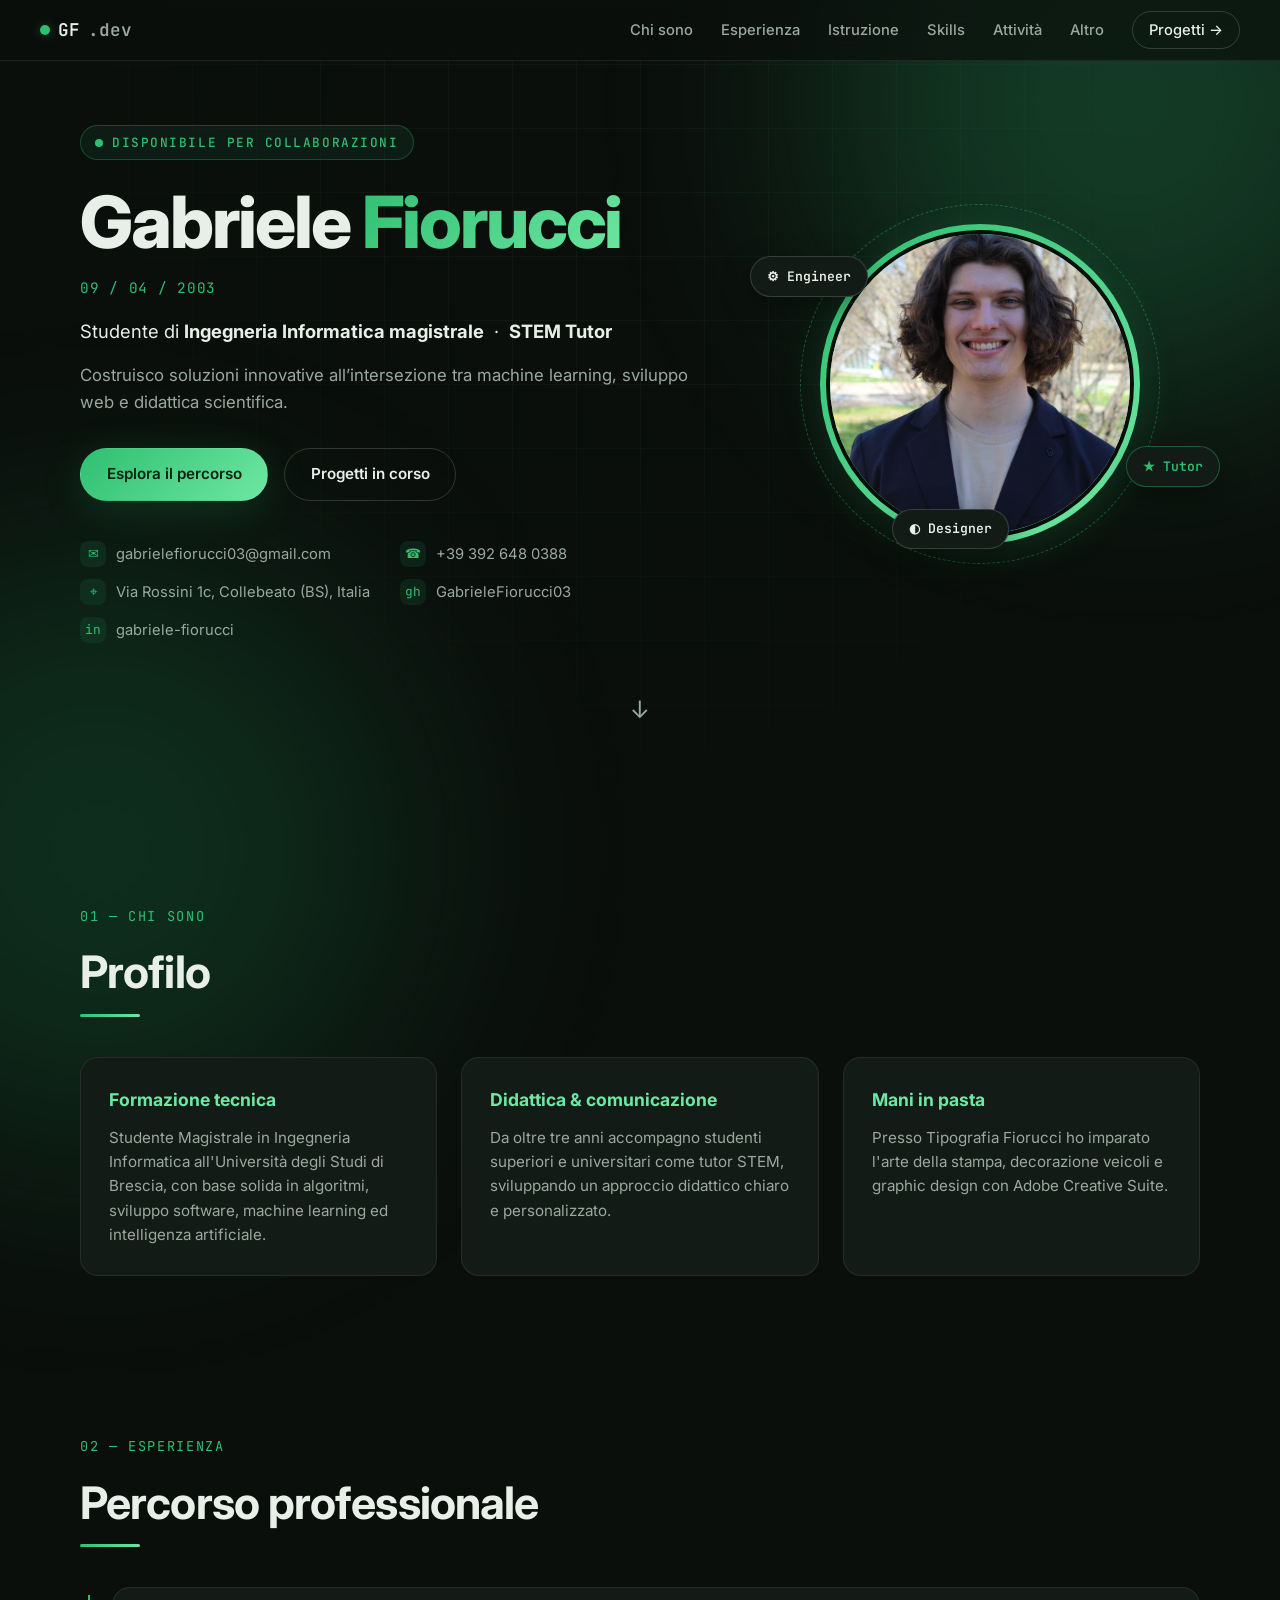
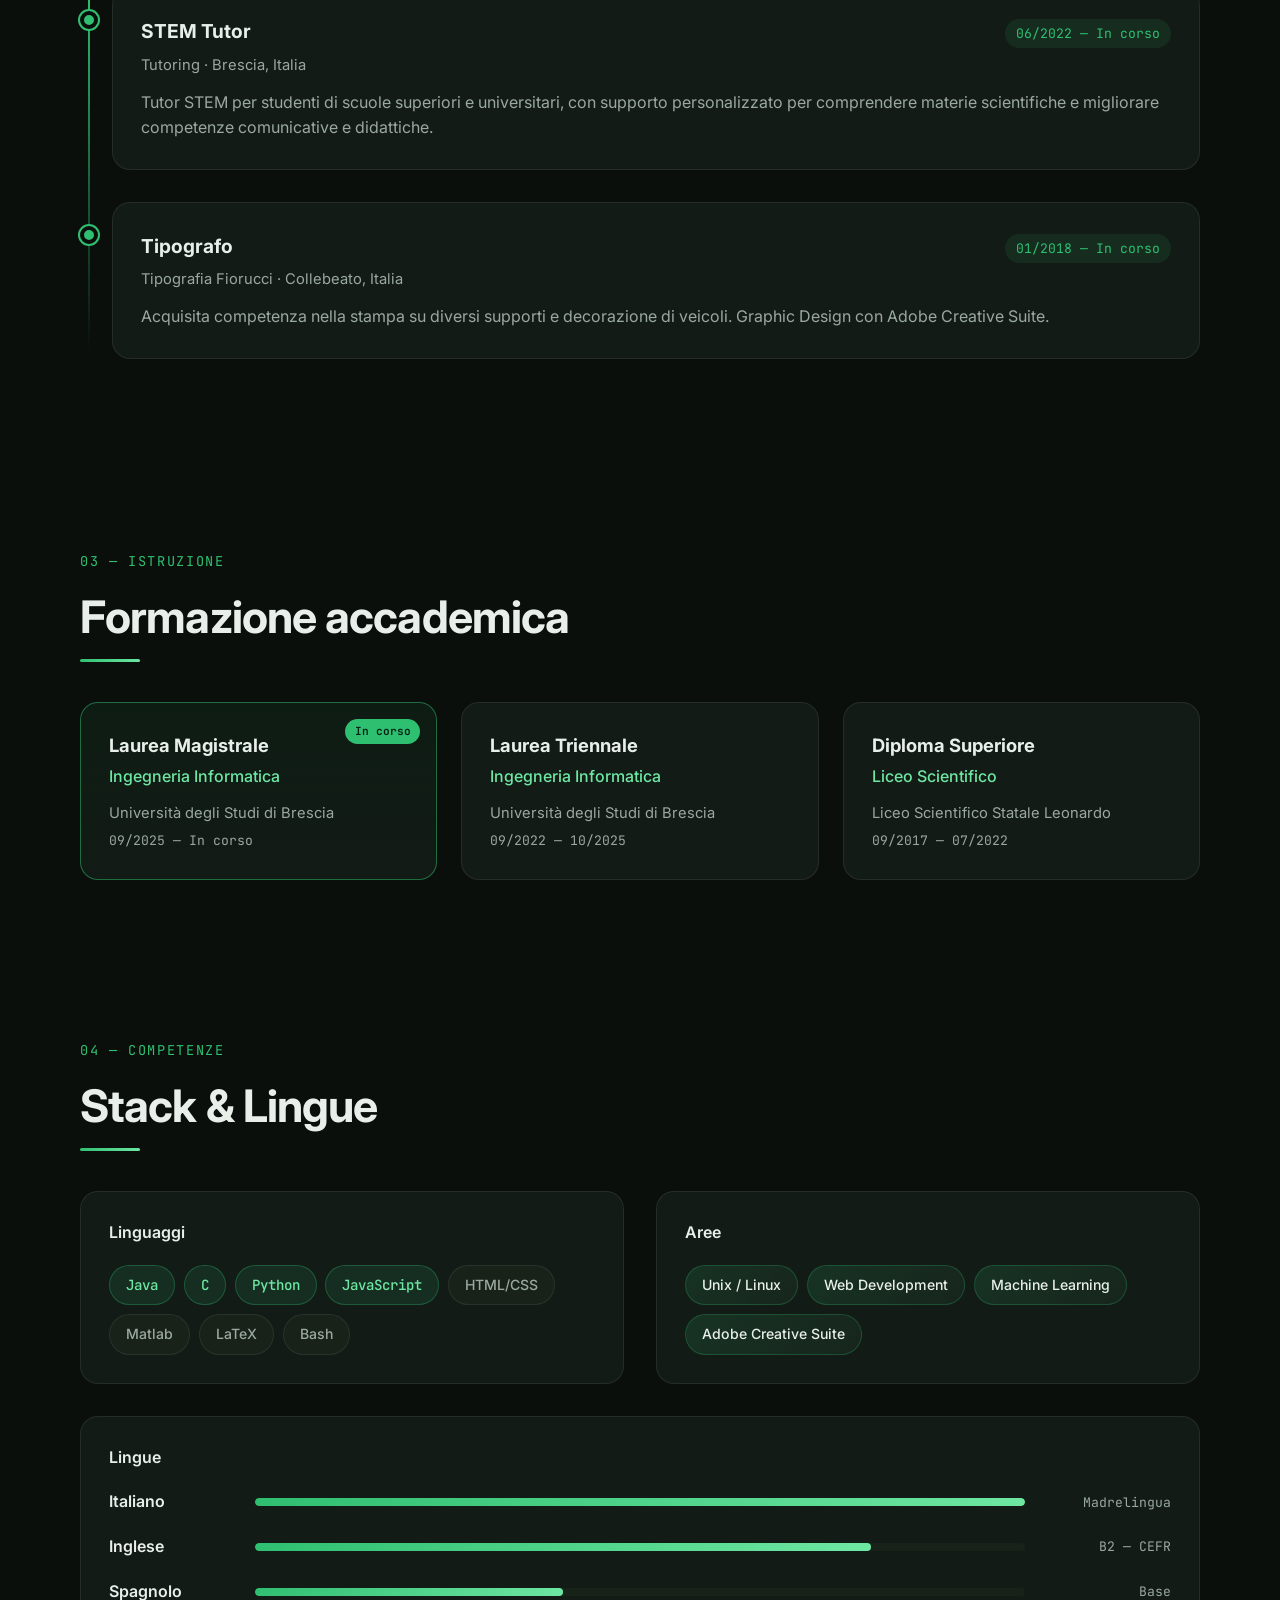
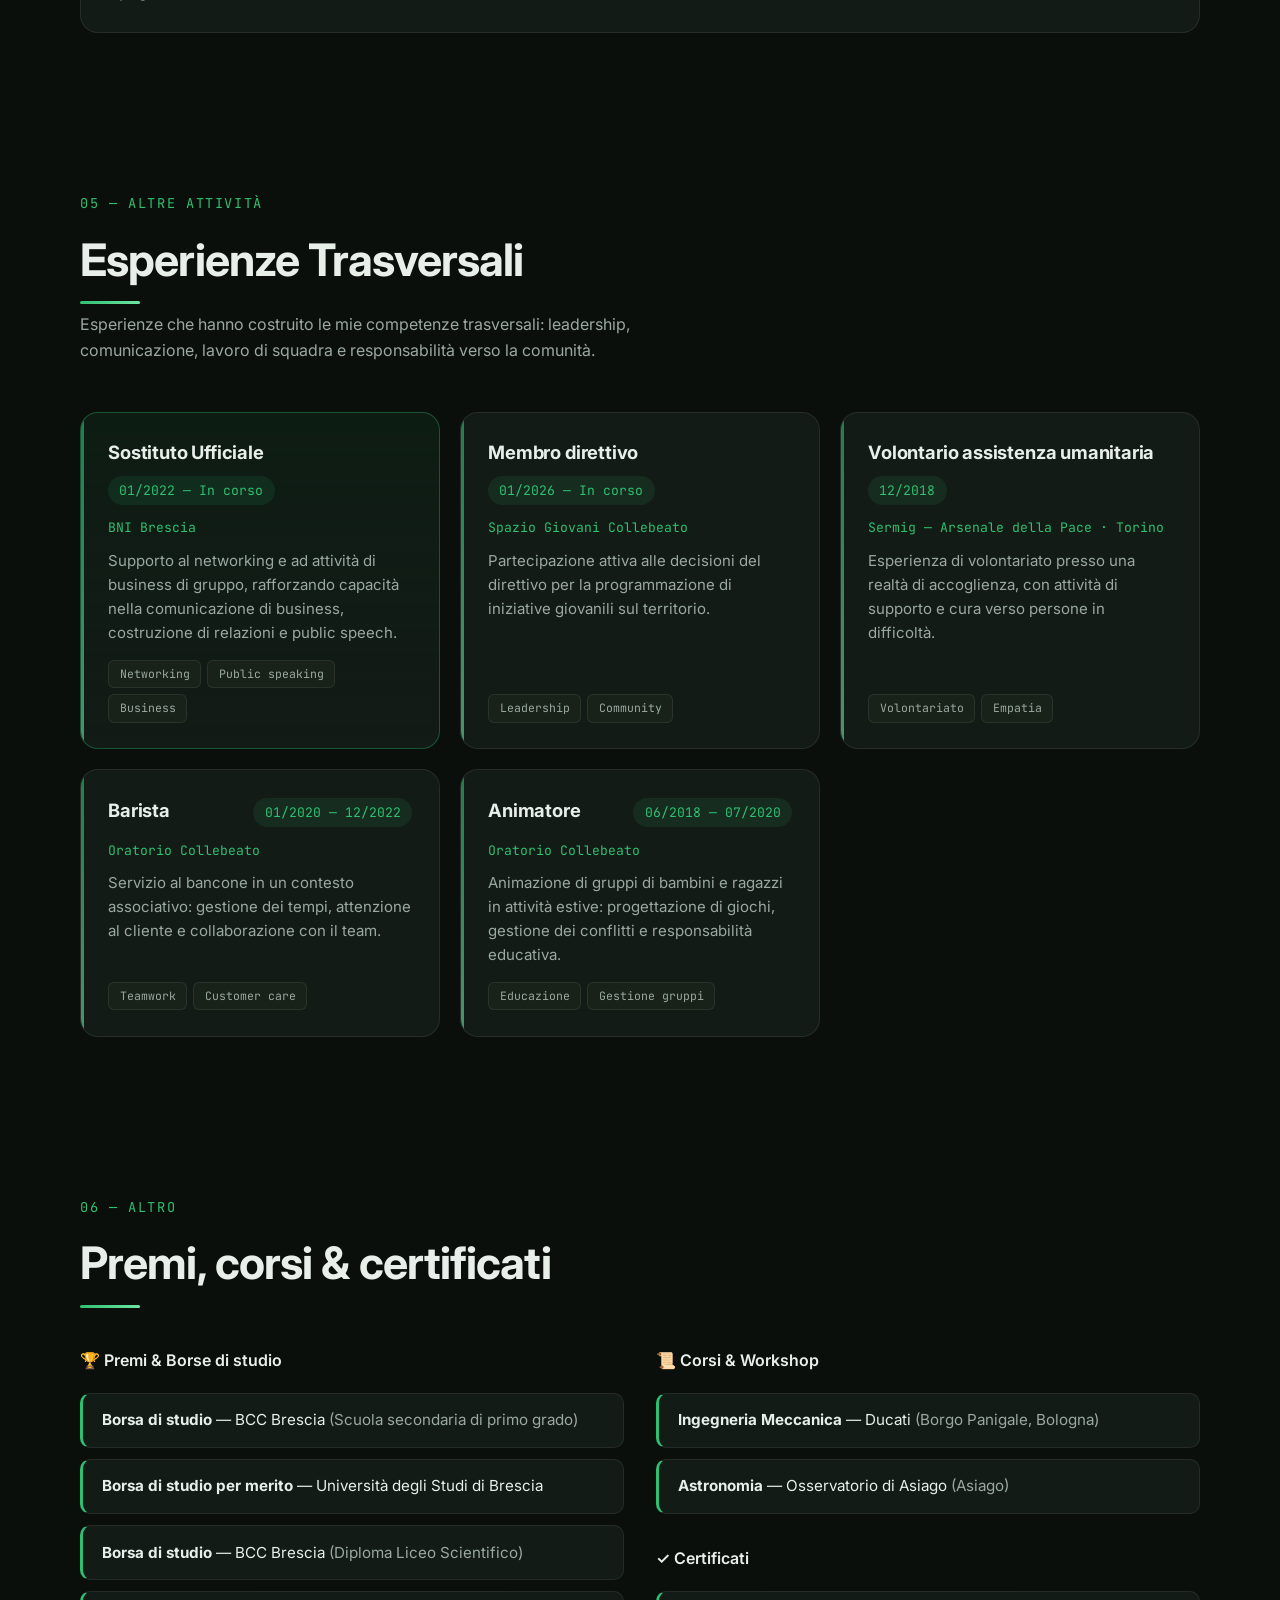
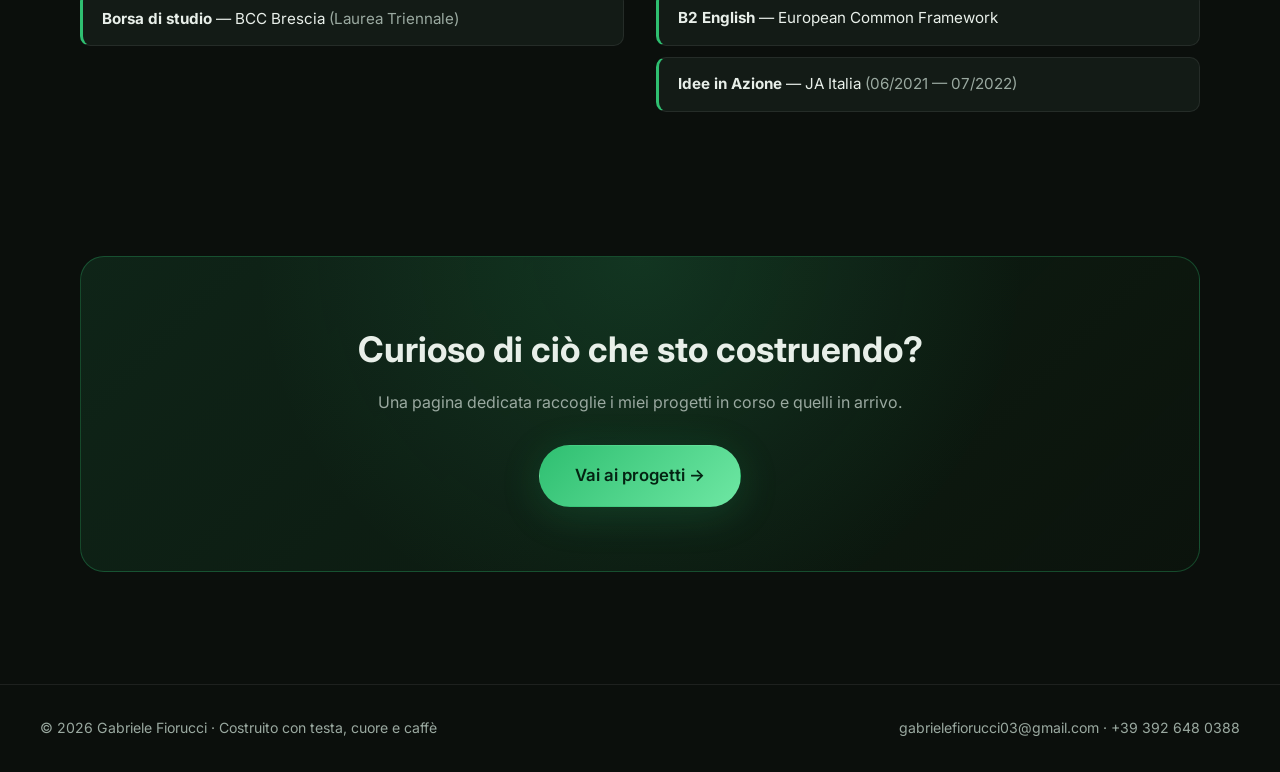
==== index.html @ c1d193d0 "firstCommit" ====
<!DOCTYPE html>
<html lang="it">
<head>
  <meta charset="UTF-8" />
  <meta name="viewport" content="width=device-width, initial-scale=1.0" />
  <title>Gabriele Fiorucci — Ingegnere Informatico</title>
  <meta name="description" content="CV di Gabriele Fiorucci, studente di Ingegneria Informatica magistrale e STEM Tutor." />
  <link rel="preconnect" href="https://fonts.googleapis.com">
  <link rel="preconnect" href="https://fonts.gstatic.com" crossorigin>
  <link href="https://fonts.googleapis.com/css2?family=Inter:wght@300;400;500;600;700;800&family=JetBrains+Mono:wght@400;600&display=swap" rel="stylesheet">
  <link rel="stylesheet" href="css/style.css" />
</head>
<body>
  <div class="bg-grid" aria-hidden="true"></div>
  <div class="bg-blob blob-1" aria-hidden="true"></div>
  <div class="bg-blob blob-2" aria-hidden="true"></div>

  <nav class="nav">
    <a class="nav-brand" href="#top"><span class="dot"></span>GF<span class="muted">.dev</span></a>
    <ul class="nav-links">
      <li><a href="#about">Chi sono</a></li>
      <li><a href="#experience">Esperienza</a></li>
      <li><a href="#education">Istruzione</a></li>
      <li><a href="#skills">Skills</a></li>
      <li><a href="#activities">Attività</a></li>
      <li><a href="#more">Altro</a></li>
      <li><a class="nav-cta" href="projects.html">Progetti →</a></li>
    </ul>
    <button class="nav-toggle" aria-label="Menu" aria-expanded="false"><span></span><span></span><span></span></button>
  </nav>

  <header id="top" class="hero">
    <div class="hero-inner">
      <div class="hero-text">
        <p class="eyebrow"><span class="pulse"></span> Disponibile per collaborazioni</p>
        <h1>Gabriele <span class="accent">Fiorucci</span></h1>
        <p class="birthdate"> 09 / 04 / 2003</p>
        <p class="tagline">Studente di <strong>Ingegneria Informatica magistrale</strong> &nbsp;·&nbsp; <strong>STEM Tutor</strong></p>
        <p class="lede">Costruisco soluzioni innovative all’intersezione tra machine learning, sviluppo web e didattica scientifica.</p>
        <div class="hero-cta">
          <a class="btn btn-primary" href="#experience">Esplora il percorso</a>
          <a class="btn btn-ghost" href="projects.html">Progetti in corso</a>
        </div>
        <ul class="hero-meta">
          <li><span class="ico">✉</span> gabrielefiorucci03@gmail.com</li>
          <li><span class="ico">☎</span> +39 392 648 0388</li>
          <li><span class="ico">⌖</span> Via Rossini 1c, Collebeato (BS), Italia</li>
          <li><span class="ico">gh</span> <a href="https://github.com/GabrieleFiorucci03" target="_blank" rel="noopener">GabrieleFiorucci03</a></li>
          <li><span class="ico">in</span> <a href="https://linkedin.com/in/gabriele-fiorucci-063081251" target="_blank" rel="noopener">gabriele-fiorucci</a></li>
        </ul>
      </div>
      <div class="hero-photo">
        <div class="photo-frame">
          <img src="assets/photo.jpeg" alt="Foto di Gabriele Fiorucci" />
          <div class="ring"></div>
        </div>
        <div class="badge badge-1">⚙ Engineer</div>
        <div class="badge badge-2">★ Tutor</div>
        <div class="badge badge-3">◐ Designer</div>
      </div>
    </div>
    <a class="scroll-cue" href="#about" aria-label="Scorri">↓</a>
  </header>

  <main>
    <section id="about" class="section">
      <div class="section-head">
        <span class="kicker">01 — Chi sono</span>
        <h2>Profilo</h2>
      </div>
      <div class="about-grid">
        <div class="about-card">
          <h3>Formazione tecnica</h3>
          <p>Studente Magistrale in Ingegneria Informatica all'Università degli Studi di Brescia, con base solida in algoritmi, sviluppo software, machine learning ed intelligenza artificiale.</p>
        </div>
        <div class="about-card">
          <h3>Didattica & comunicazione</h3>
          <p>Da oltre tre anni accompagno studenti superiori e universitari come tutor STEM, sviluppando un approccio didattico chiaro e personalizzato.</p>
        </div>
        <div class="about-card">
          <h3>Mani in pasta</h3>
          <p>Presso Tipografia Fiorucci ho imparato l'arte della stampa, decorazione veicoli e graphic design con Adobe Creative Suite.</p>
        </div>
      </div>
    </section>

    <section id="experience" class="section">
      <div class="section-head">
        <span class="kicker">02 — Esperienza</span>
        <h2>Percorso professionale</h2>
      </div>
      <ol class="timeline">
        <li class="t-item">
          <div class="t-dot"></div>
          <div class="t-card">
            <div class="t-head">
              <h3>STEM Tutor</h3>
              <span class="t-date">06/2022 — In corso</span>
            </div>
            <p class="t-org">Tutoring · Brescia, Italia</p>
            <p>Tutor STEM per studenti di scuole superiori e universitari, con supporto personalizzato per comprendere materie scientifiche e migliorare competenze comunicative e didattiche.</p>
          </div>
        </li>
        <li class="t-item">
          <div class="t-dot"></div>
          <div class="t-card">
            <div class="t-head">
              <h3>Tipografo</h3>
              <span class="t-date">01/2018 — In corso</span>
            </div>
            <p class="t-org">Tipografia Fiorucci · Collebeato, Italia</p>
            <p>Acquisita competenza nella stampa su diversi supporti e decorazione di veicoli. Graphic Design con Adobe Creative Suite.</p>
          </div>
        </li>
      </ol>
    </section>

    <section id="education" class="section">
      <div class="section-head">
        <span class="kicker">03 — Istruzione</span>
        <h2>Formazione accademica</h2>
      </div>
      <div class="edu-grid">
        <article class="edu-card highlight">
          <div class="edu-tag">In corso</div>
          <h3>Laurea Magistrale</h3>
          <p class="edu-sub">Ingegneria Informatica</p>
          <p class="edu-org">Università degli Studi di Brescia</p>
          <p class="edu-date">09/2025 — In corso</p>
        </article>
        <article class="edu-card">
          <h3>Laurea Triennale</h3>
          <p class="edu-sub">Ingegneria Informatica</p>
          <p class="edu-org">Università degli Studi di Brescia</p>
          <p class="edu-date">09/2022 — 10/2025</p>
        </article>
        <article class="edu-card">
          <h3>Diploma Superiore</h3>
          <p class="edu-sub">Liceo Scientifico</p>
          <p class="edu-org">Liceo Scientifico Statale Leonardo</p>
          <p class="edu-date">09/2017 — 07/2022</p>
        </article>
      </div>
    </section>

    <section id="skills" class="section">
      <div class="section-head">
        <span class="kicker">04 — Competenze</span>
        <h2>Stack & Lingue</h2>
      </div>

      <div class="skills-wrap">
        <div class="skills-block">
          <h3 class="block-title">Linguaggi</h3>
          <div class="chips">
            <span class="chip chip-strong">Java</span>
            <span class="chip chip-strong">C</span>
            <span class="chip chip-strong">Python</span>
            <span class="chip chip-strong">JavaScript</span>
            <span class="chip">HTML/CSS</span>
            <span class="chip">Matlab</span>
            <span class="chip">LaTeX</span>
            <span class="chip">Bash</span>
          </div>
        </div>
        <div class="skills-block">
          <h3 class="block-title">Aree</h3>
          <div class="chips">
            <span class="chip chip-accent">Unix / Linux</span>
            <span class="chip chip-accent">Web Development</span>
            <span class="chip chip-accent">Machine Learning</span>
            <span class="chip chip-accent">Adobe Creative Suite</span>
          </div>
        </div>
        <div class="skills-block">
          <h3 class="block-title">Lingue</h3>
          <ul class="lang-list">
            <li>
              <span class="lang-name">Italiano</span>
              <div class="lang-bar"><span style="--lvl:100%"></span></div>
              <span class="lang-level">Madrelingua</span>
            </li>
            <li>
              <span class="lang-name">Inglese</span>
              <div class="lang-bar"><span style="--lvl:80%"></span></div>
              <span class="lang-level">B2 — CEFR</span>
            </li>
            <li>
              <span class="lang-name">Spagnolo</span>
              <div class="lang-bar"><span style="--lvl:40%"></span></div>
              <span class="lang-level">Base</span>
            </li>
          </ul>
        </div>
      </div>
    </section>

    <section id="activities" class="section">
      <div class="section-head">
        <span class="kicker">05 — Altre attività</span>
        <h2>Esperienze Trasversali</h2>
        <p class="section-lede">Esperienze che hanno costruito le mie competenze trasversali: leadership, comunicazione, lavoro di squadra e responsabilità verso la comunità.</p>
      </div>

      <div class="activity-grid">
        <article class="act-card act-card-lg featured">
          <div class="act-head">
            <h3>Sostituto Ufficiale</h3>
            <span class="t-date">01/2022 — In corso</span>
          </div>
          <p class="act-org">BNI Brescia</p>
          <p class="act-desc">Supporto al networking e ad attività di business di gruppo, rafforzando capacità nella comunicazione di business, costruzione di relazioni e public speech.</p>
          <ul class="act-tags">
            <li>Networking</li>
            <li>Public speaking</li>
            <li>Business</li>
          </ul>
        </article>

        <article class="act-card act-card-lg">
          <div class="act-head">
            <h3>Membro direttivo</h3>
            <span class="t-date">01/2026 — In corso</span>
          </div>
          <p class="act-org">Spazio Giovani Collebeato</p>
          <p class="act-desc">Partecipazione attiva alle decisioni del direttivo per la programmazione di iniziative giovanili sul territorio.</p>
          <ul class="act-tags">
            <li>Leadership</li>
            <li>Community</li>
          </ul>
        </article>

        <article class="act-card act-card-lg">
          <div class="act-head">
            <h3>Volontario assistenza umanitaria</h3>
            <span class="t-date">12/2018</span>
          </div>
          <p class="act-org">Sermig — Arsenale della Pace · Torino</p>
          <p class="act-desc">Esperienza di volontariato presso una realtà di accoglienza, con attività di supporto e cura verso persone in difficoltà.</p>
          <ul class="act-tags">
            <li>Volontariato</li>
            <li>Empatia</li>
          </ul>
        </article>

        <article class="act-card act-card-lg">
          <div class="act-head">
            <h3>Barista</h3>
            <span class="t-date">01/2020 — 12/2022</span>
          </div>
          <p class="act-org">Oratorio Collebeato</p>
          <p class="act-desc">Servizio al bancone in un contesto associativo: gestione dei tempi, attenzione al cliente e collaborazione con il team.</p>
          <ul class="act-tags">
            <li>Teamwork</li>
            <li>Customer care</li>
          </ul>
        </article>

        <article class="act-card act-card-lg">
          <div class="act-head">
            <h3>Animatore</h3>
            <span class="t-date">06/2018 — 07/2020</span>
          </div>
          <p class="act-org">Oratorio Collebeato</p>
          <p class="act-desc">Animazione di gruppi di bambini e ragazzi in attività estive: progettazione di giochi, gestione dei conflitti e responsabilità educativa.</p>
          <ul class="act-tags">
            <li>Educazione</li>
            <li>Gestione gruppi</li>
          </ul>
        </article>
      </div>
    </section>

    <section id="more" class="section">
      <div class="section-head">
        <span class="kicker">06 — Altro</span>
        <h2>Premi, corsi & certificati</h2>
      </div>

      <div class="more-grid">
        <div class="more-col">
          <h3 class="block-title">🏆 Premi & Borse di studio</h3>
          <ul class="award-list">
            <li><strong>Borsa di studio</strong> — BCC Brescia <span class="muted">(Scuola secondaria di primo grado)</span></li>
            <li><strong>Borsa di studio per merito</strong> — Università degli Studi di Brescia</li>
            <li><strong>Borsa di studio</strong> — BCC Brescia <span class="muted">(Diploma Liceo Scientifico)</span></li>
            <li><strong>Borsa di studio</strong> — BCC Brescia <span class="muted">(Laurea Triennale)</span></li>
          </ul>
        </div>

        <div class="more-col">
          <h3 class="block-title">📜 Corsi & Workshop</h3>
          <ul class="award-list">
            <li><strong>Ingegneria Meccanica</strong> — Ducati <span class="muted">(Borgo Panigale, Bologna)</span></li>
            <li><strong>Astronomia</strong> — Osservatorio di Asiago <span class="muted">(Asiago)</span></li>
          </ul>

          <h3 class="block-title" style="margin-top:2rem;">✓ Certificati</h3>
          <ul class="award-list">
            <li><strong>B2 English</strong> — European Common Framework</li>
            <li><strong>Idee in Azione</strong> — JA Italia <span class="muted">(06/2021 — 07/2022)</span></li>
          </ul>
        </div>
      </div>
    </section>

    <section class="cta-section">
      <div class="cta-card">
        <h2>Curioso di ciò che sto costruendo?</h2>
        <p>Una pagina dedicata raccoglie i miei progetti in corso e quelli in arrivo.</p>
        <a class="btn btn-primary big" href="projects.html">Vai ai progetti →</a>
      </div>
    </section>
  </main>

  <footer class="footer">
    <div class="foot-inner">
      <p>© <span id="year"></span> Gabriele Fiorucci · Costruito con testa, cuore e caffè</p>
      <p class="muted">gabrielefiorucci03@gmail.com · +39 392 648 0388</p>
    </div>
  </footer>

  <script src="js/main.js"></script>
</body>
</html>
---- css/style.css ----
/* ============ Tokens ============ */
:root {
  --bg: #0b0f0c;
  --bg-2: #0f1612;
  --surface: #131b16;
  --surface-2: #182219;
  --border: rgba(255, 255, 255, 0.08);
  --border-strong: rgba(255, 255, 255, 0.16);
  --text: #e8efe9;
  --text-muted: #9aa9a0;
  --accent: #2fbf71;
  --accent-2: #6ee7a3;
  --accent-deep: #0f4d0f;
  --accent-glow: rgba(47, 191, 113, 0.35);
  --gradient: linear-gradient(135deg, #2fbf71 0%, #6ee7a3 100%);
  --radius: 18px;
  --radius-sm: 10px;
  --shadow-soft: 0 10px 30px rgba(0, 0, 0, 0.35);
  --shadow-glow: 0 8px 40px rgba(47, 191, 113, 0.18);
  --max: 1200px;
  --pad: clamp(1rem, 4vw, 2.5rem);
}

* { box-sizing: border-box; margin: 0; padding: 0; }

html { scroll-behavior: smooth; }

body {
  font-family: 'Inter', system-ui, -apple-system, Segoe UI, sans-serif;
  background: var(--bg);
  color: var(--text);
  line-height: 1.6;
  overflow-x: hidden;
  position: relative;
  min-height: 100vh;
}

a { color: inherit; text-decoration: none; }

img { max-width: 100%; display: block; }

.muted { color: var(--text-muted); }
.accent { color: var(--accent); }

/* ============ Decorative background ============ */
.bg-grid {
  position: fixed; inset: 0; z-index: -2;
  background-image:
    linear-gradient(rgba(47, 191, 113, 0.05) 1px, transparent 1px),
    linear-gradient(90deg, rgba(47, 191, 113, 0.05) 1px, transparent 1px);
  background-size: 64px 64px;
  mask-image: radial-gradient(ellipse at top, black 30%, transparent 70%);
}
.bg-blob {
  position: fixed; z-index: -1;
  width: 600px; height: 600px;
  border-radius: 50%;
  filter: blur(120px);
  opacity: 0.25;
  pointer-events: none;
}
.blob-1 { background: var(--accent); top: -200px; right: -150px; }
.blob-2 { background: #1a8a4f; bottom: -250px; left: -200px; }

/* ============ Nav ============ */
.nav {
  position: sticky; top: 0; z-index: 50;
  display: flex; align-items: center; justify-content: space-between;
  padding: 1rem var(--pad);
  background: rgba(11, 15, 12, 0.7);
  backdrop-filter: blur(14px);
  -webkit-backdrop-filter: blur(14px);
  border-bottom: 1px solid var(--border);
}
.nav-brand {
  font-family: 'JetBrains Mono', monospace;
  font-weight: 600;
  font-size: 1.1rem;
  display: flex; align-items: center; gap: .5rem;
}
.nav-brand .dot {
  width: 10px; height: 10px; border-radius: 50%;
  background: var(--accent);
  box-shadow: 0 0 12px var(--accent-glow);
}
.nav-links {
  list-style: none; display: flex; gap: 1.75rem;
  align-items: center;
}
.nav-links a {
  font-size: .92rem; font-weight: 500;
  color: var(--text-muted);
  transition: color .2s;
  position: relative;
}
.nav-links a:hover { color: var(--text); }
.nav-links .nav-cta {
  padding: .55rem 1rem;
  border-radius: 999px;
  border: 1px solid var(--border-strong);
  color: var(--text);
}
.nav-links .nav-cta:hover { border-color: var(--accent); color: var(--accent); }
.nav-links .nav-cta.active { background: var(--accent); color: #042312; border-color: var(--accent); }
.nav-toggle { display: none; background: none; border: none; cursor: pointer; flex-direction: column; gap: 5px; padding: 8px; }
.nav-toggle span { width: 24px; height: 2px; background: var(--text); border-radius: 2px; transition: .25s; }

/* ============ Hero ============ */
.hero {
  padding: 4rem var(--pad) 6rem;
  max-width: var(--max);
  margin: 0 auto;
  position: relative;
}
.hero-inner {
  display: grid;
  grid-template-columns: 1.4fr 1fr;
  gap: 4rem;
  align-items: center;
}
.eyebrow {
  display: inline-flex; align-items: center; gap: .55rem;
  font-family: 'JetBrains Mono', monospace;
  font-size: .8rem; font-weight: 500;
  color: var(--accent);
  text-transform: uppercase;
  letter-spacing: .12em;
  padding: .4rem .9rem;
  border: 1px solid rgba(47, 191, 113, 0.3);
  border-radius: 999px;
  background: rgba(47, 191, 113, 0.08);
  margin-bottom: 1.5rem;
}
.pulse {
  width: 8px; height: 8px; border-radius: 50%; background: var(--accent);
  box-shadow: 0 0 0 0 var(--accent);
  animation: pulse 2s infinite;
}
@keyframes pulse {
  0% { box-shadow: 0 0 0 0 rgba(47, 191, 113, 0.6); }
  70% { box-shadow: 0 0 0 10px rgba(47, 191, 113, 0); }
  100% { box-shadow: 0 0 0 0 rgba(47, 191, 113, 0); }
}

.hero h1 {
  font-size: clamp(2.5rem, 6vw, 4.5rem);
  font-weight: 800;
  line-height: 1.05;
  letter-spacing: -0.03em;
  margin-bottom: 1rem;
}
.hero h1 .accent {
  background: var(--gradient);
  -webkit-background-clip: text;
  background-clip: text;
  -webkit-text-fill-color: transparent;
}
.birthdate {
  font-family: 'JetBrains Mono', monospace;
  font-size: .9rem;
  color: var(--accent);
  letter-spacing: .05em;
  margin-bottom: 1.1rem;
}
.tagline {
  font-size: 1.15rem;
  color: var(--text);
  margin-bottom: 1rem;
}
.lede {
  font-size: 1.05rem;
  color: var(--text-muted);
  max-width: 56ch;
  margin-bottom: 2rem;
}

.hero-cta { display: flex; gap: 1rem; flex-wrap: wrap; margin-bottom: 2.5rem; }
.btn {
  display: inline-flex; align-items: center; gap: .5rem;
  padding: .85rem 1.6rem;
  border-radius: 999px;
  font-weight: 600;
  font-size: .95rem;
  transition: transform .2s, box-shadow .2s, background .2s, color .2s;
  cursor: pointer;
  border: 1px solid transparent;
}
.btn-primary {
  background: var(--gradient);
  color: #042312;
  box-shadow: var(--shadow-glow);
}
.btn-primary:hover { transform: translateY(-2px); box-shadow: 0 12px 50px rgba(47, 191, 113, 0.35); }
.btn-ghost {
  border-color: var(--border-strong);
  color: var(--text);
}
.btn-ghost:hover { border-color: var(--accent); color: var(--accent); }
.btn.big { padding: 1.05rem 2.2rem; font-size: 1.05rem; }

.hero-meta {
  list-style: none;
  display: grid;
  grid-template-columns: repeat(2, 1fr);
  gap: .75rem 1.5rem;
  font-size: .92rem;
  color: var(--text-muted);
}
.hero-meta li { display: flex; align-items: center; gap: .6rem; }
.hero-meta li.full { grid-column: 1 / -1; }
.hero-meta .ico {
  display: inline-flex; width: 26px; height: 26px;
  align-items: center; justify-content: center;
  border-radius: 8px;
  background: rgba(47, 191, 113, 0.1);
  color: var(--accent);
  font-size: .8rem;
  font-family: 'JetBrains Mono', monospace;
}
.hero-meta a:hover { color: var(--accent); }

/* Photo */
.hero-photo { position: relative; display: flex; justify-content: center; align-items: center; }
.photo-frame {
  position: relative;
  width: 320px; height: 320px;
  border-radius: 50%;
  padding: 6px;
  background: var(--gradient);
  box-shadow: var(--shadow-glow);
}
.photo-frame img {
  width: 100%; height: 100%;
  border-radius: 50%;
  object-fit: cover;
  border: 4px solid var(--bg);
}
.ring {
  position: absolute; inset: -20px;
  border: 1px dashed rgba(47, 191, 113, 0.4);
  border-radius: 50%;
  animation: spin 30s linear infinite;
}
@keyframes spin { to { transform: rotate(360deg); } }

.badge {
  position: absolute;
  padding: .55rem 1rem;
  border-radius: 999px;
  background: var(--surface);
  border: 1px solid var(--border-strong);
  font-size: .82rem;
  font-weight: 600;
  font-family: 'JetBrains Mono', monospace;
  box-shadow: var(--shadow-soft);
  animation: float 4s ease-in-out infinite;
}
.badge-1 { top: 10%; left: -10px; animation-delay: 0s; }
.badge-2 { bottom: 18%; right: -20px; animation-delay: 1.3s; color: var(--accent); border-color: rgba(47,191,113,.4); }
.badge-3 { bottom: -5px; left: 30%; animation-delay: 2.6s; }
@keyframes float {
  0%, 100% { transform: translateY(0); }
  50% { transform: translateY(-10px); }
}

.scroll-cue {
  display: block; text-align: center;
  margin-top: 3rem;
  color: var(--text-muted);
  font-size: 1.5rem;
  animation: bounce 2s infinite;
}
@keyframes bounce {
  0%, 100% { transform: translateY(0); }
  50% { transform: translateY(8px); }
}

/* ============ Sections ============ */
.section {
  max-width: var(--max);
  margin: 0 auto;
  padding: 5rem var(--pad);
}
.section-head {
  margin-bottom: 3rem;
}
.kicker {
  font-family: 'JetBrains Mono', monospace;
  font-size: .85rem;
  color: var(--accent);
  letter-spacing: .12em;
  text-transform: uppercase;
  display: block;
  margin-bottom: .6rem;
}
.section h2 {
  font-size: clamp(1.8rem, 4vw, 2.8rem);
  font-weight: 700;
  letter-spacing: -0.02em;
  position: relative;
  display: inline-block;
}
.section h2::after {
  content: '';
  position: absolute;
  bottom: -8px; left: 0;
  width: 60px; height: 3px;
  background: var(--gradient);
  border-radius: 2px;
}

/* ============ About ============ */
.about-grid {
  display: grid;
  grid-template-columns: repeat(auto-fit, minmax(260px, 1fr));
  gap: 1.5rem;
}
.about-card {
  background: var(--surface);
  border: 1px solid var(--border);
  border-radius: var(--radius);
  padding: 1.75rem;
  transition: transform .25s, border-color .25s, background .25s;
}
.about-card:hover {
  transform: translateY(-4px);
  border-color: rgba(47, 191, 113, 0.4);
  background: var(--surface-2);
}
.about-card h3 {
  font-size: 1.1rem;
  margin-bottom: .75rem;
  color: var(--accent-2);
}
.about-card p { color: var(--text-muted); font-size: .95rem; }
.about-card .data {
  font-family: 'JetBrains Mono', monospace;
  color: var(--text);
  font-size: 1.1rem;
}

/* ============ Timeline ============ */
.timeline {
  list-style: none;
  position: relative;
  padding-left: 2rem;
}
.timeline::before {
  content: '';
  position: absolute;
  left: 8px; top: 8px; bottom: 8px;
  width: 2px;
  background: linear-gradient(to bottom, var(--accent), transparent);
}
.t-item { position: relative; margin-bottom: 2rem; }
.t-dot {
  position: absolute; left: -2rem; top: 1.5rem;
  width: 18px; height: 18px;
  border-radius: 50%;
  background: var(--accent);
  border: 4px solid var(--bg);
  box-shadow: 0 0 0 2px var(--accent);
}
.t-card {
  background: var(--surface);
  border: 1px solid var(--border);
  border-radius: var(--radius);
  padding: 1.75rem;
  transition: transform .25s, border-color .25s;
}
.t-card:hover { transform: translateX(6px); border-color: rgba(47, 191, 113, 0.4); }
.t-head {
  display: flex; justify-content: space-between; align-items: baseline;
  flex-wrap: wrap; gap: .5rem;
  margin-bottom: .35rem;
}
.t-head h3 { font-size: 1.2rem; }
.t-date {
  font-family: 'JetBrains Mono', monospace;
  font-size: .82rem;
  color: var(--accent);
  background: rgba(47, 191, 113, 0.1);
  padding: .25rem .7rem;
  border-radius: 999px;
}
.t-org { color: var(--text-muted); font-size: .92rem; margin-bottom: .75rem; }
.t-card p:last-child { color: var(--text-muted); }

/* ============ Education ============ */
.edu-grid {
  display: grid;
  grid-template-columns: repeat(auto-fit, minmax(280px, 1fr));
  gap: 1.5rem;
}
.edu-card {
  background: var(--surface);
  border: 1px solid var(--border);
  border-radius: var(--radius);
  padding: 1.75rem;
  position: relative;
  transition: transform .25s, border-color .25s;
}
.edu-card:hover { transform: translateY(-4px); border-color: rgba(47, 191, 113, 0.4); }
.edu-card.highlight {
  border-color: rgba(47, 191, 113, 0.5);
  background: linear-gradient(180deg, rgba(47, 191, 113, 0.08), var(--surface));
}
.edu-tag {
  position: absolute; top: 1rem; right: 1rem;
  font-family: 'JetBrains Mono', monospace;
  font-size: .7rem;
  background: var(--accent);
  color: #042312;
  padding: .25rem .6rem;
  border-radius: 999px;
  font-weight: 600;
}
.edu-card h3 { font-size: 1.15rem; margin-bottom: .25rem; }
.edu-sub { color: var(--accent-2); font-weight: 500; margin-bottom: .8rem; }
.edu-org { color: var(--text-muted); font-size: .92rem; margin-bottom: .25rem; }
.edu-date { font-family: 'JetBrains Mono', monospace; font-size: .82rem; color: var(--text-muted); }

/* ============ Skills ============ */
.skills-wrap {
  display: grid;
  grid-template-columns: 1fr 1fr;
  gap: 2rem;
}
.skills-block {
  background: var(--surface);
  border: 1px solid var(--border);
  border-radius: var(--radius);
  padding: 1.75rem;
}
.skills-block:last-child { grid-column: 1 / -1; }
.block-title {
  font-size: 1rem;
  color: var(--text);
  margin-bottom: 1.2rem;
  font-weight: 600;
}
.chips { display: flex; flex-wrap: wrap; gap: .55rem; }
.chip {
  display: inline-flex; align-items: center;
  padding: .5rem 1rem;
  border-radius: 999px;
  background: var(--surface-2);
  border: 1px solid var(--border);
  font-size: .88rem;
  font-weight: 500;
  color: var(--text-muted);
  transition: all .2s;
}
.chip:hover {
  color: var(--text);
  border-color: var(--accent);
  transform: translateY(-2px);
}
.chip-strong {
  background: rgba(47, 191, 113, 0.12);
  color: var(--accent-2);
  border-color: rgba(47, 191, 113, 0.3);
  font-family: 'JetBrains Mono', monospace;
}
.chip-accent {
  background: linear-gradient(135deg, rgba(47, 191, 113, 0.15), rgba(110, 231, 163, 0.05));
  color: var(--text);
  border-color: rgba(47, 191, 113, 0.25);
}

.lang-list { list-style: none; display: flex; flex-direction: column; gap: 1.2rem; }
.lang-list li {
  display: grid;
  grid-template-columns: 130px 1fr 130px;
  gap: 1rem;
  align-items: center;
}
.lang-name { font-weight: 600; }
.lang-bar {
  height: 8px;
  background: var(--surface-2);
  border-radius: 999px;
  overflow: hidden;
}
.lang-bar span {
  display: block;
  height: 100%;
  width: var(--lvl);
  background: var(--gradient);
  border-radius: 999px;
}
.lang-level {
  font-family: 'JetBrains Mono', monospace;
  font-size: .82rem;
  color: var(--text-muted);
  text-align: right;
}

/* ============ More section ============ */
.more-grid {
  display: grid;
  grid-template-columns: 1fr 1fr;
  gap: 2rem;
}
.more-col.full { grid-column: 1 / -1; }
.award-list { list-style: none; display: flex; flex-direction: column; gap: .7rem; }
.award-list li {
  background: var(--surface);
  border: 1px solid var(--border);
  border-left: 3px solid var(--accent);
  padding: .9rem 1.2rem;
  border-radius: var(--radius-sm);
  font-size: .95rem;
}
.section-lede {
  color: var(--text-muted);
  font-size: 1rem;
  max-width: 62ch;
  margin-top: 1rem;
}
.activity-grid {
  display: grid;
  grid-template-columns: repeat(auto-fit, minmax(280px, 1fr));
  gap: 1.25rem;
}
.act-card {
  background: var(--surface);
  border: 1px solid var(--border);
  border-radius: var(--radius);
  padding: 1.3rem;
  transition: border-color .25s, transform .25s;
}
.act-card:hover { border-color: rgba(47, 191, 113, 0.4); transform: translateY(-3px); }
.act-card h4 { font-size: 1rem; margin-bottom: .35rem; }
.act-card .act-org {
  font-family: 'JetBrains Mono', monospace;
  font-size: .8rem;
  color: var(--accent);
  margin-bottom: .5rem;
}
.act-card p:last-child { color: var(--text-muted); font-size: .9rem; }

/* Larger activity cards (top-level Altre attività section) */
.act-card-lg {
  position: relative;
  padding: 1.6rem 1.7rem;
  display: flex;
  flex-direction: column;
  gap: .65rem;
  overflow: hidden;
  transition: transform .25s, border-color .25s, box-shadow .25s;
}
.act-card-lg::before {
  content: '';
  position: absolute;
  left: 0; top: 0; bottom: 0;
  width: 3px;
  background: var(--gradient);
  opacity: .6;
  transition: opacity .25s, width .25s;
}
.act-card-lg:hover {
  transform: translateY(-4px);
  border-color: rgba(47, 191, 113, 0.4);
  box-shadow: var(--shadow-glow);
}
.act-card-lg:hover::before { opacity: 1; width: 5px; }
.act-card-lg.featured {
  background: linear-gradient(180deg, rgba(47, 191, 113, 0.08), var(--surface));
  border-color: rgba(47, 191, 113, 0.35);
}
.act-card-lg .act-head {
  display: flex;
  justify-content: space-between;
  align-items: baseline;
  flex-wrap: wrap;
  gap: .5rem;
  margin-bottom: .15rem;
}
.act-card-lg .act-head h3 {
  font-size: 1.15rem;
  letter-spacing: -0.01em;
}
.act-card-lg .act-org {
  font-family: 'JetBrains Mono', monospace;
  font-size: .82rem;
  color: var(--accent);
  margin: 0;
}
.act-card-lg .act-desc {
  color: var(--text-muted);
  font-size: .94rem;
  flex: 1;
}
.act-tags {
  list-style: none;
  display: flex;
  flex-wrap: wrap;
  gap: .4rem;
  margin-top: .25rem;
}
.act-tags li {
  font-family: 'JetBrains Mono', monospace;
  font-size: .72rem;
  padding: .25rem .65rem;
  background: var(--surface-2);
  border: 1px solid var(--border);
  border-radius: 6px;
  color: var(--text-muted);
}

/* ============ CTA ============ */
.cta-section {
  max-width: var(--max);
  margin: 0 auto;
  padding: 4rem var(--pad);
}
.cta-card {
  background: linear-gradient(135deg, rgba(47, 191, 113, 0.12), rgba(15, 77, 15, 0.08));
  border: 1px solid rgba(47, 191, 113, 0.3);
  border-radius: 24px;
  padding: clamp(2rem, 5vw, 4rem);
  text-align: center;
  position: relative;
  overflow: hidden;
}
.cta-card::before {
  content: '';
  position: absolute;
  inset: 0;
  background: radial-gradient(circle at 50% 0%, rgba(47, 191, 113, 0.15), transparent 60%);
  pointer-events: none;
}
.cta-card h2 {
  font-size: clamp(1.5rem, 3.5vw, 2.2rem);
  margin-bottom: .8rem;
  position: relative;
}
.cta-card p { color: var(--text-muted); margin-bottom: 1.8rem; position: relative; }
.cta-card .btn { position: relative; }

/* ============ Projects page ============ */
.proj-hero {
  max-width: var(--max);
  margin: 0 auto;
  padding: 4rem var(--pad) 2rem;
  text-align: center;
}
.proj-hero h1 {
  font-size: clamp(2.5rem, 6vw, 4rem);
  font-weight: 800;
  letter-spacing: -0.03em;
  margin: 1rem 0;
}
.proj-hero h1 .accent {
  background: var(--gradient);
  -webkit-background-clip: text;
  background-clip: text;
  -webkit-text-fill-color: transparent;
}
.proj-hero .lede { max-width: 60ch; margin: 0 auto; color: var(--text-muted); }

.proj-main { padding-bottom: 3rem; }

.proj-grid {
  display: grid;
  grid-template-columns: repeat(auto-fit, minmax(290px, 1fr));
  gap: 1.5rem;
}
.proj-card {
  background: var(--surface);
  border: 1px solid var(--border);
  border-radius: var(--radius);
  padding: 1.75rem;
  position: relative;
  transition: transform .25s, border-color .25s, box-shadow .25s;
  display: flex;
  flex-direction: column;
  gap: 1rem;
  min-height: 240px;
}
.proj-card:hover {
  transform: translateY(-6px);
  border-color: rgba(47, 191, 113, 0.4);
  box-shadow: var(--shadow-glow);
}
.proj-card.placeholder {
  border-style: dashed;
  background: linear-gradient(180deg, var(--surface), transparent);
}
.proj-card.muted-card { opacity: .85; }

.proj-status {
  font-family: 'JetBrains Mono', monospace;
  font-size: .72rem;
  font-weight: 600;
  text-transform: uppercase;
  letter-spacing: .1em;
  padding: .3rem .7rem;
  border-radius: 999px;
  align-self: flex-start;
}
.status-active {
  background: rgba(47, 191, 113, 0.15);
  color: var(--accent-2);
  border: 1px solid rgba(47, 191, 113, 0.3);
}
.status-planned {
  background: rgba(255, 255, 255, 0.05);
  color: var(--text-muted);
  border: 1px solid var(--border);
}
.proj-card h3 { font-size: 1.2rem; }
.proj-desc { color: var(--text-muted); font-size: .94rem; flex: 1; }
.proj-tags { display: flex; flex-wrap: wrap; gap: .4rem; }
.tag {
  font-family: 'JetBrains Mono', monospace;
  font-size: .75rem;
  padding: .25rem .65rem;
  background: var(--surface-2);
  border: 1px solid var(--border);
  border-radius: 6px;
  color: var(--text-muted);
}
.proj-meta {
  font-family: 'JetBrains Mono', monospace;
  font-size: .8rem;
  color: var(--text-muted);
  border-top: 1px solid var(--border);
  padding-top: .75rem;
}

/* ============ Footer ============ */
.footer {
  border-top: 1px solid var(--border);
  margin-top: 3rem;
  padding: 2rem var(--pad);
}
.foot-inner {
  max-width: var(--max);
  margin: 0 auto;
  display: flex;
  justify-content: space-between;
  flex-wrap: wrap;
  gap: 1rem;
  font-size: .88rem;
  color: var(--text-muted);
}

/* ============ Reveal animation ============ */
.reveal {
  opacity: 0;
  transform: translateY(20px);
  transition: opacity .7s ease, transform .7s ease;
}
.reveal.in-view { opacity: 1; transform: translateY(0); }

/* ============ Responsive ============ */
@media (max-width: 900px) {
  .hero-inner { grid-template-columns: 1fr; gap: 3rem; text-align: center; }
  .hero-meta { grid-template-columns: 1fr; justify-items: center; }
  .hero-meta li { justify-content: center; }
  .hero-cta { justify-content: center; }
  .photo-frame { width: 240px; height: 240px; }
  .skills-wrap { grid-template-columns: 1fr; }
  .more-grid { grid-template-columns: 1fr; }
  .lang-list li { grid-template-columns: 100px 1fr 90px; }

  .nav-toggle { display: flex; }
  .nav-links {
    position: absolute;
    top: 100%; left: 0; right: 0;
    flex-direction: column;
    background: var(--bg-2);
    border-bottom: 1px solid var(--border);
    padding: 1.5rem;
    gap: 1rem;
    transform: translateY(-10px);
    opacity: 0;
    pointer-events: none;
    transition: .25s;
  }
  .nav-links.open { transform: translateY(0); opacity: 1; pointer-events: auto; }
}

@media (max-width: 520px) {
  .lang-list li { grid-template-columns: 1fr; gap: .35rem; }
  .lang-level { text-align: left; }
  .badge { font-size: .72rem; padding: .4rem .7rem; }
  .badge-1 { left: 0; top: 0; }
  .badge-2 { right: 0; }
}
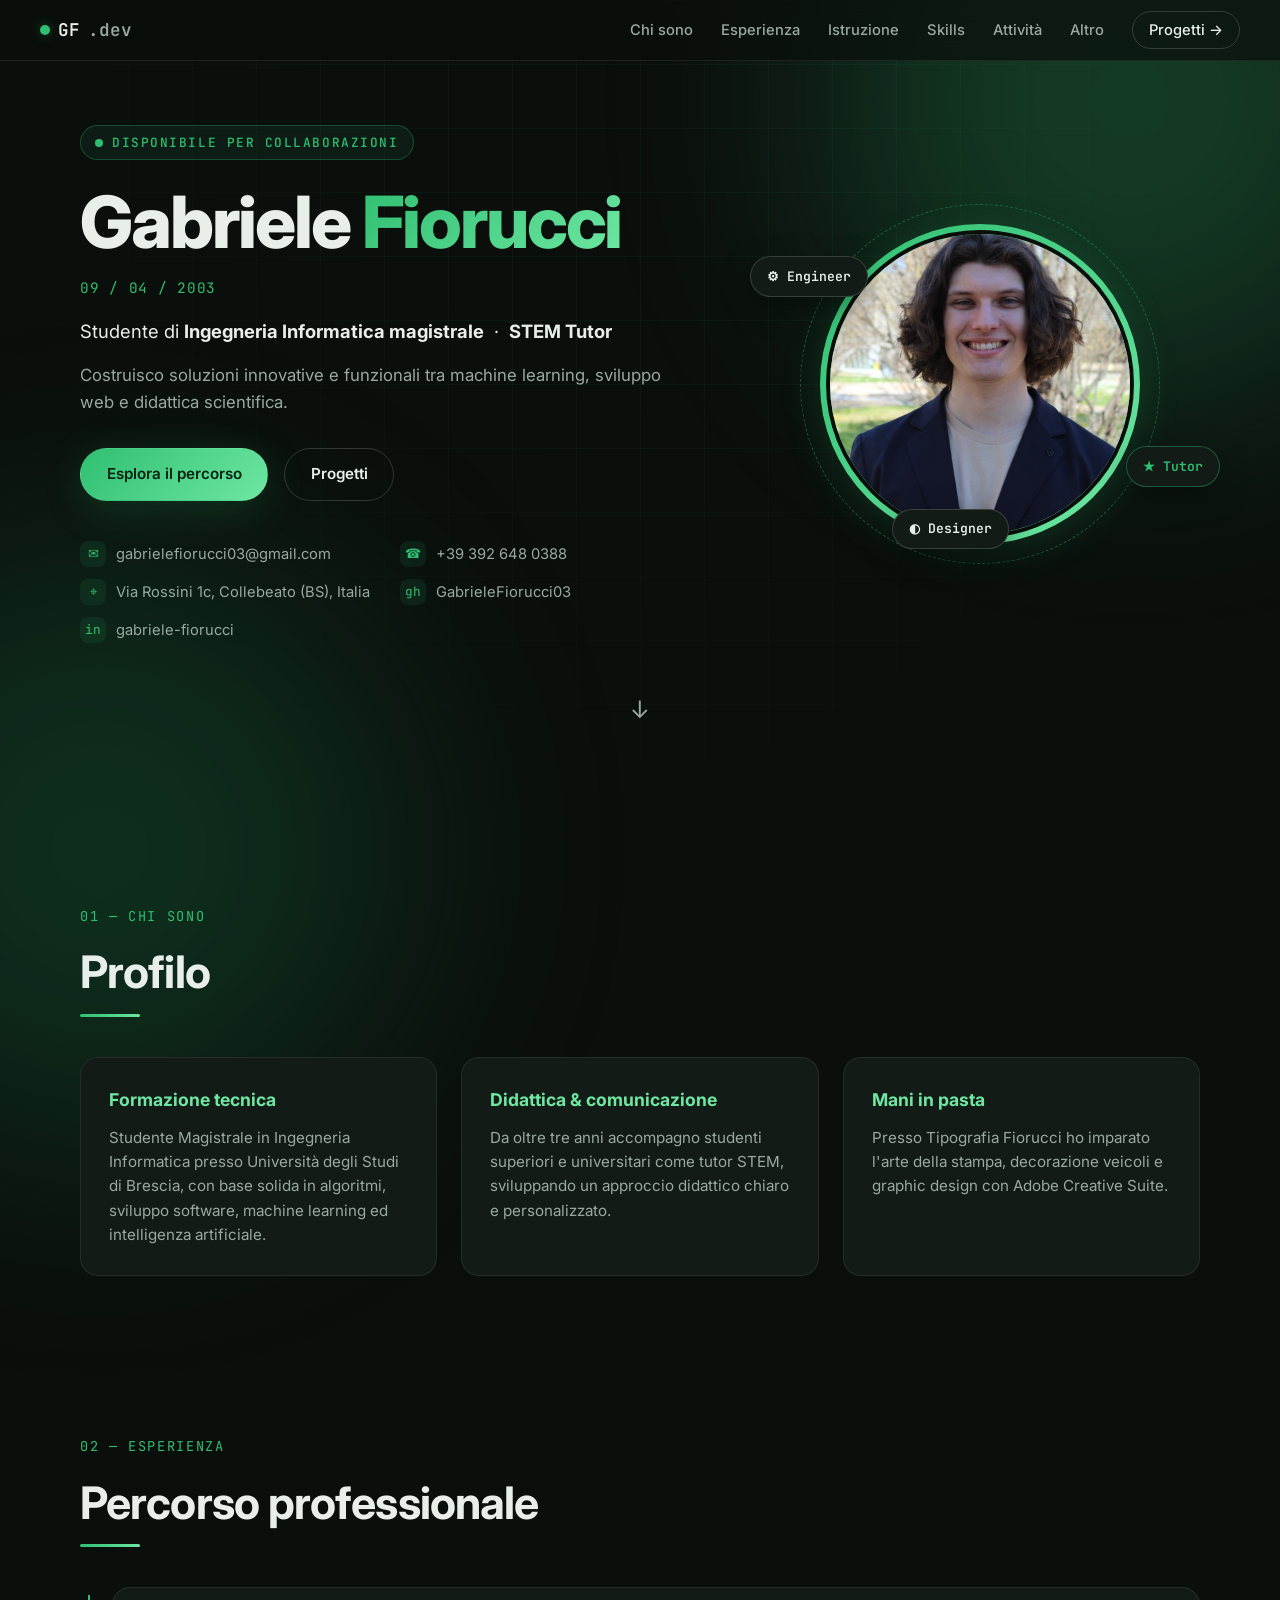
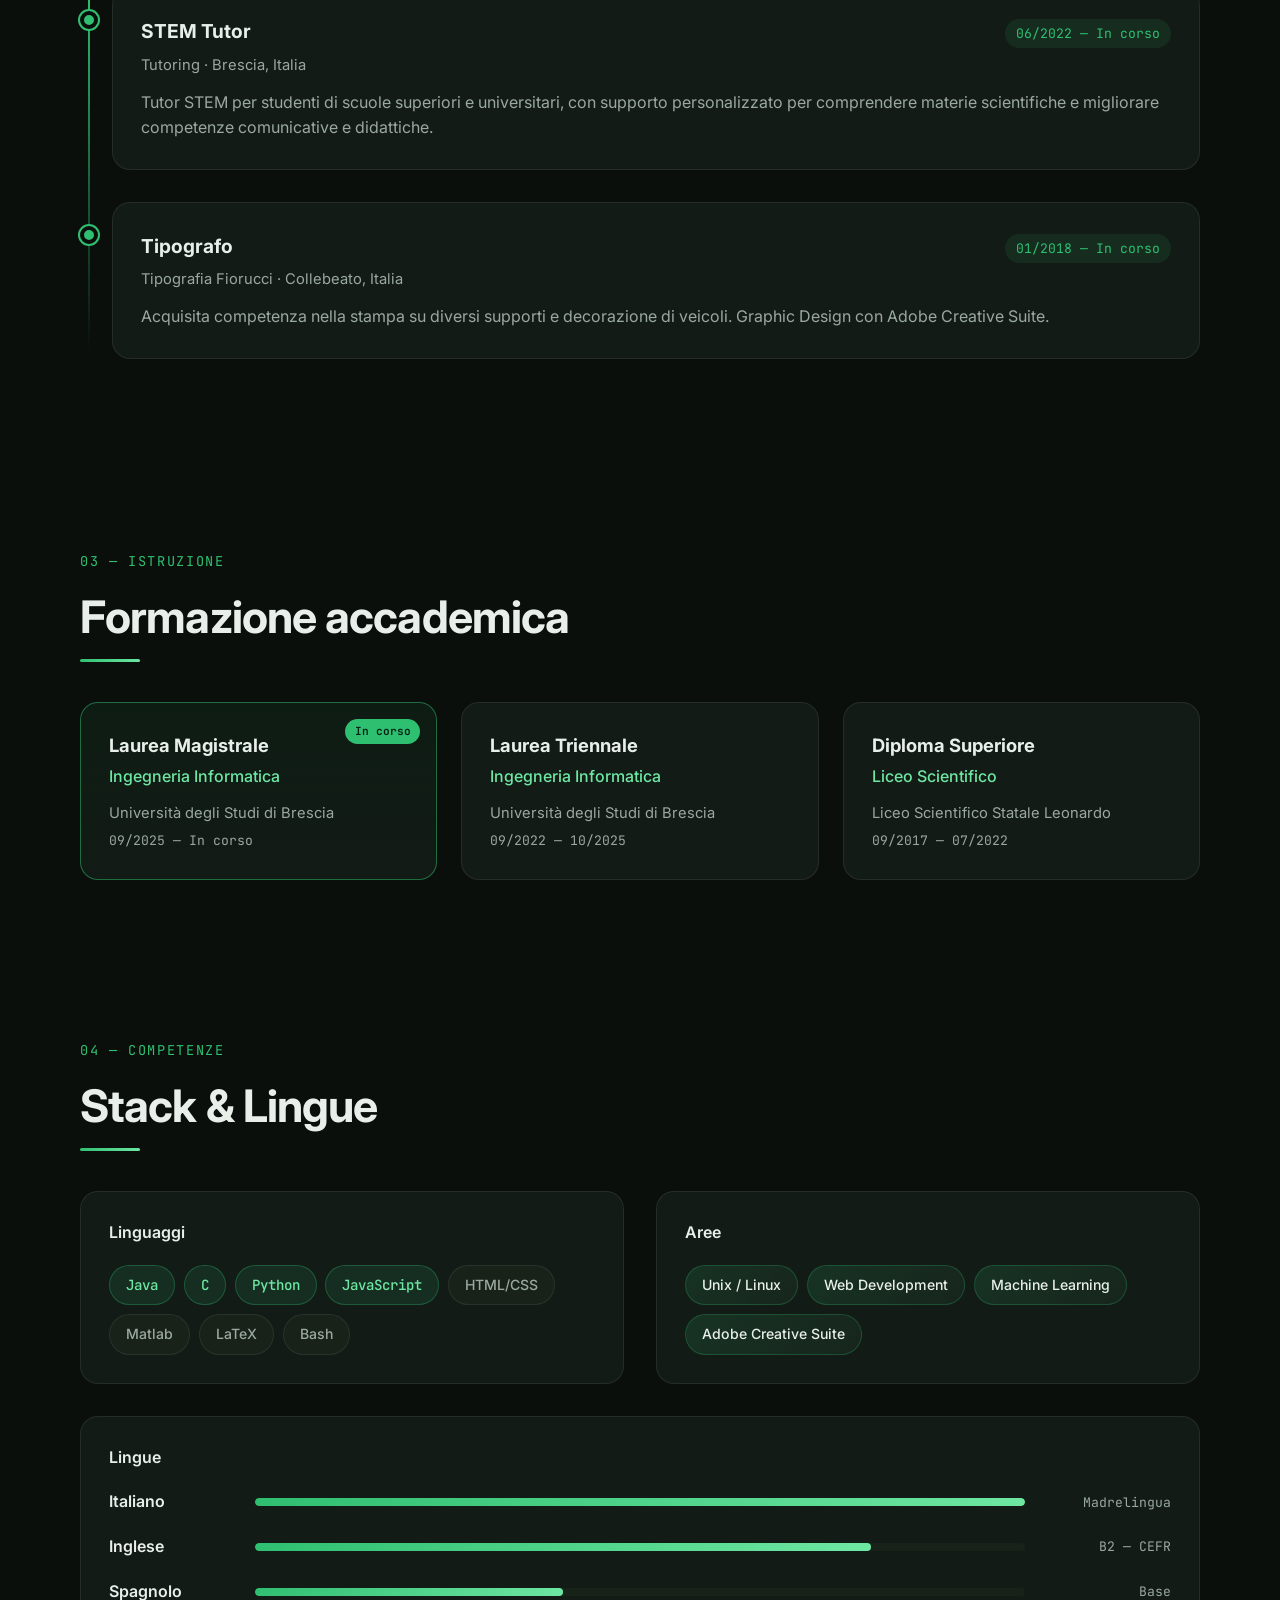
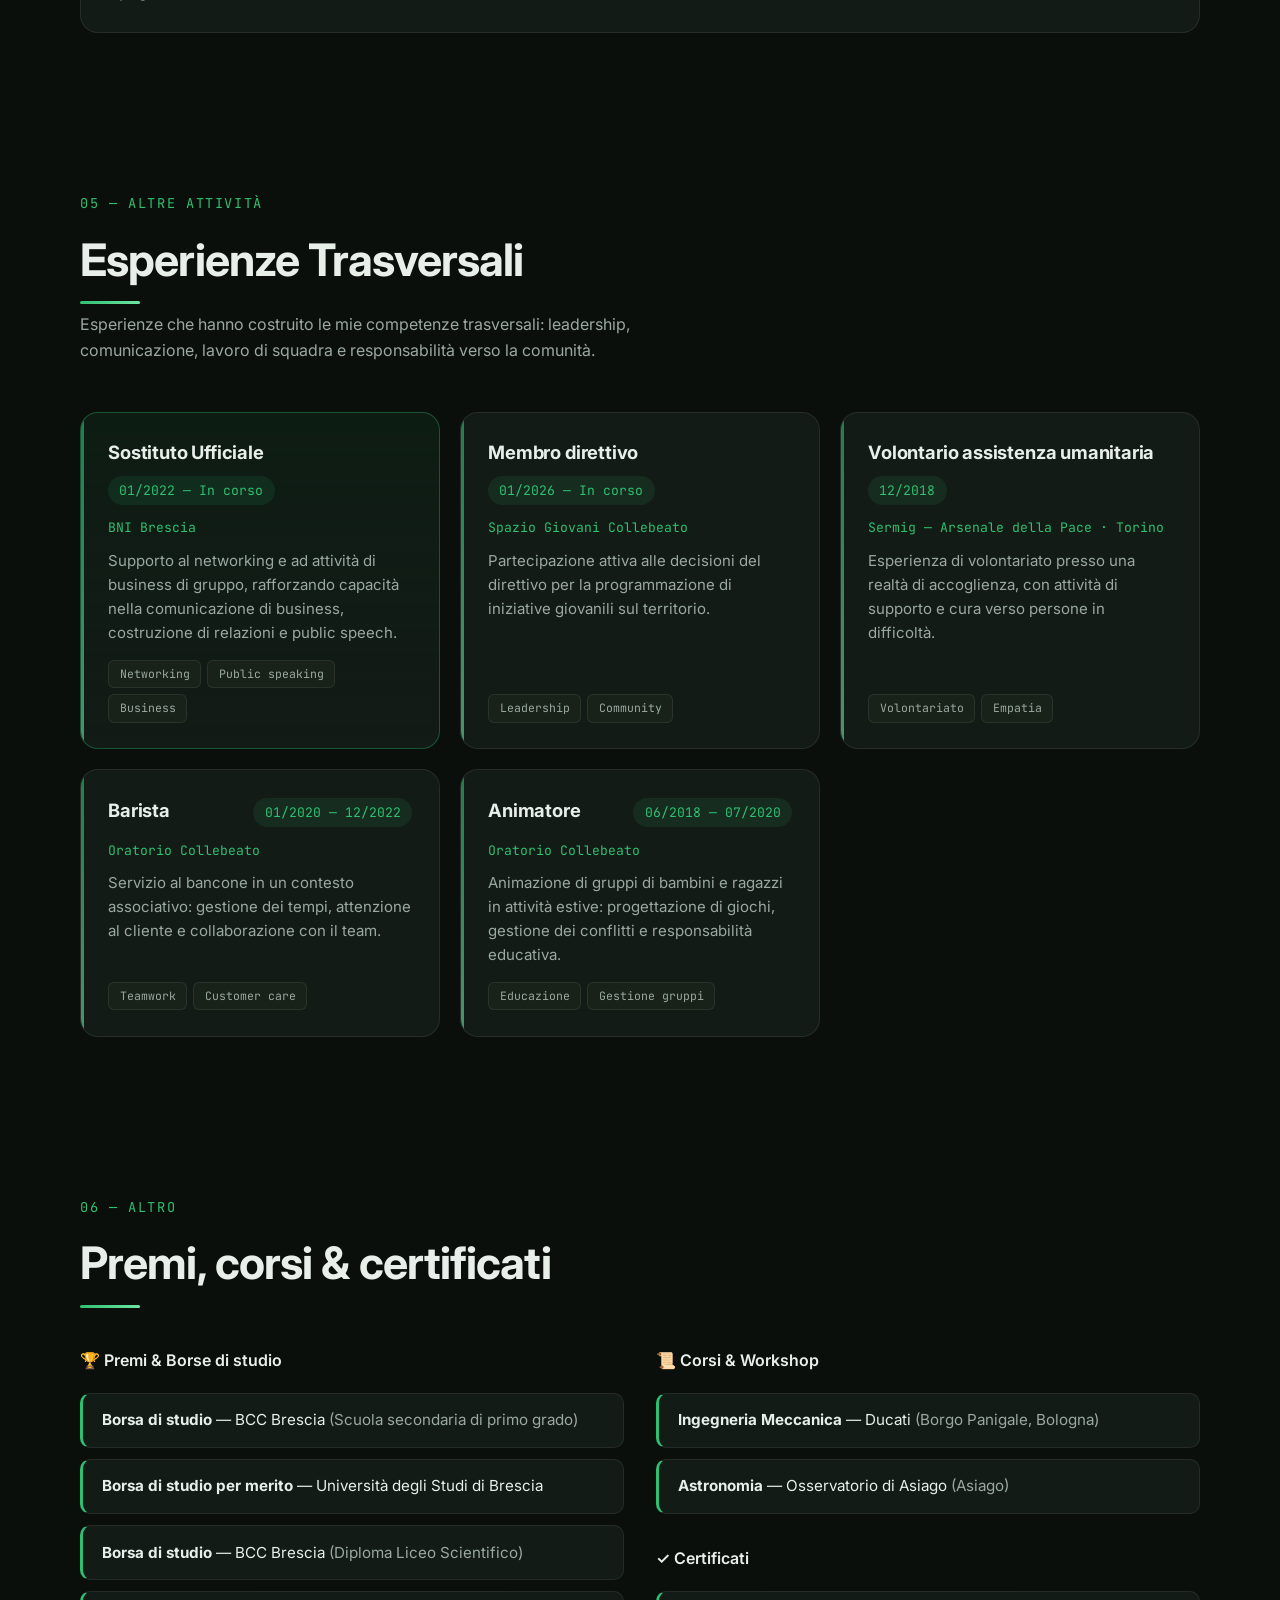
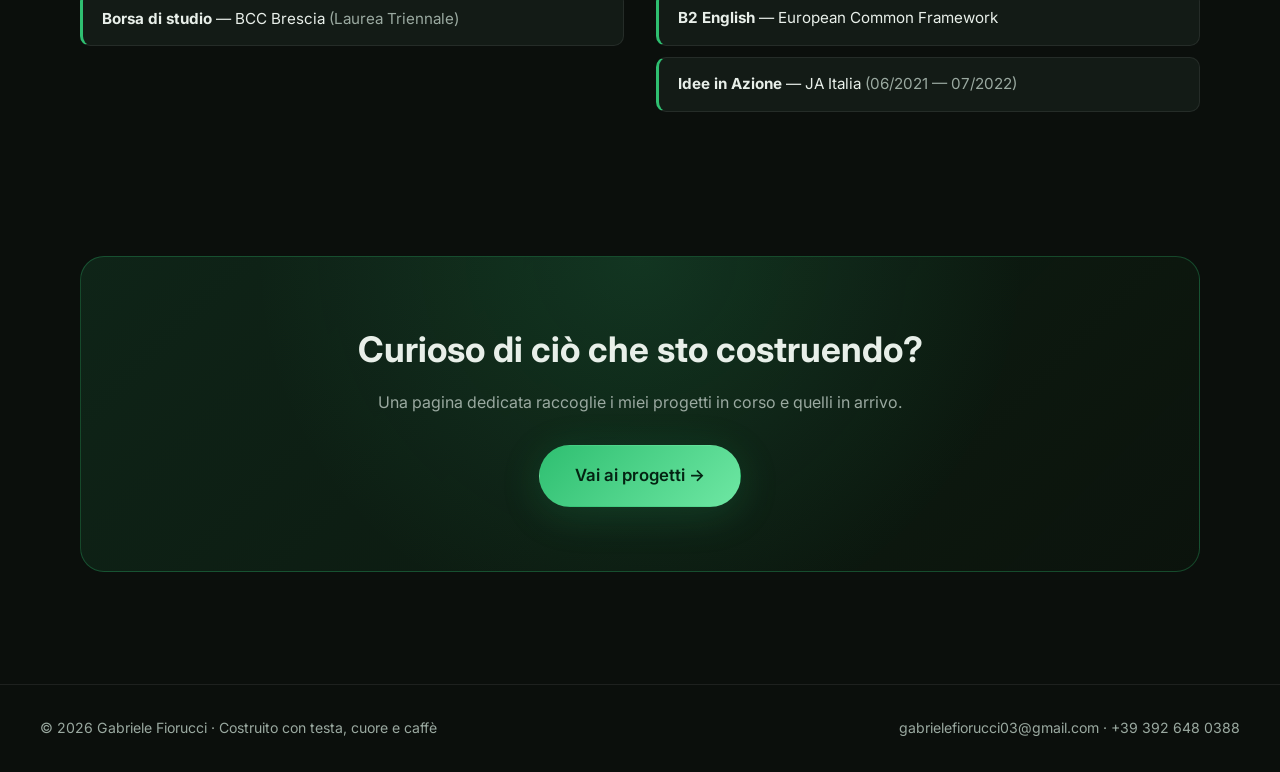
==== commit d9cd85a6: "fixes" ====
--- a/index.html
+++ b/index.html
@@ -36,10 +36,10 @@
         <h1>Gabriele <span class="accent">Fiorucci</span></h1>
         <p class="birthdate"> 09 / 04 / 2003</p>
         <p class="tagline">Studente di <strong>Ingegneria Informatica magistrale</strong> &nbsp;·&nbsp; <strong>STEM Tutor</strong></p>
-        <p class="lede">Costruisco soluzioni innovative all’intersezione tra machine learning, sviluppo web e didattica scientifica.</p>
+        <p class="lede">Costruisco soluzioni innovative e funzionali tra machine learning, sviluppo web e didattica scientifica.</p>
         <div class="hero-cta">
           <a class="btn btn-primary" href="#experience">Esplora il percorso</a>
-          <a class="btn btn-ghost" href="projects.html">Progetti in corso</a>
+          <a class="btn btn-ghost" href="projects.html">Progetti</a>
         </div>
         <ul class="hero-meta">
           <li><span class="ico">✉</span> gabrielefiorucci03@gmail.com</li>
@@ -71,7 +71,7 @@
       <div class="about-grid">
         <div class="about-card">
           <h3>Formazione tecnica</h3>
-          <p>Studente Magistrale in Ingegneria Informatica all'Università degli Studi di Brescia, con base solida in algoritmi, sviluppo software, machine learning ed intelligenza artificiale.</p>
+          <p>Studente Magistrale in Ingegneria Informatica presso Università degli Studi di Brescia, con base solida in algoritmi, sviluppo software, machine learning ed intelligenza artificiale.</p>
         </div>
         <div class="about-card">
           <h3>Didattica & comunicazione</h3>
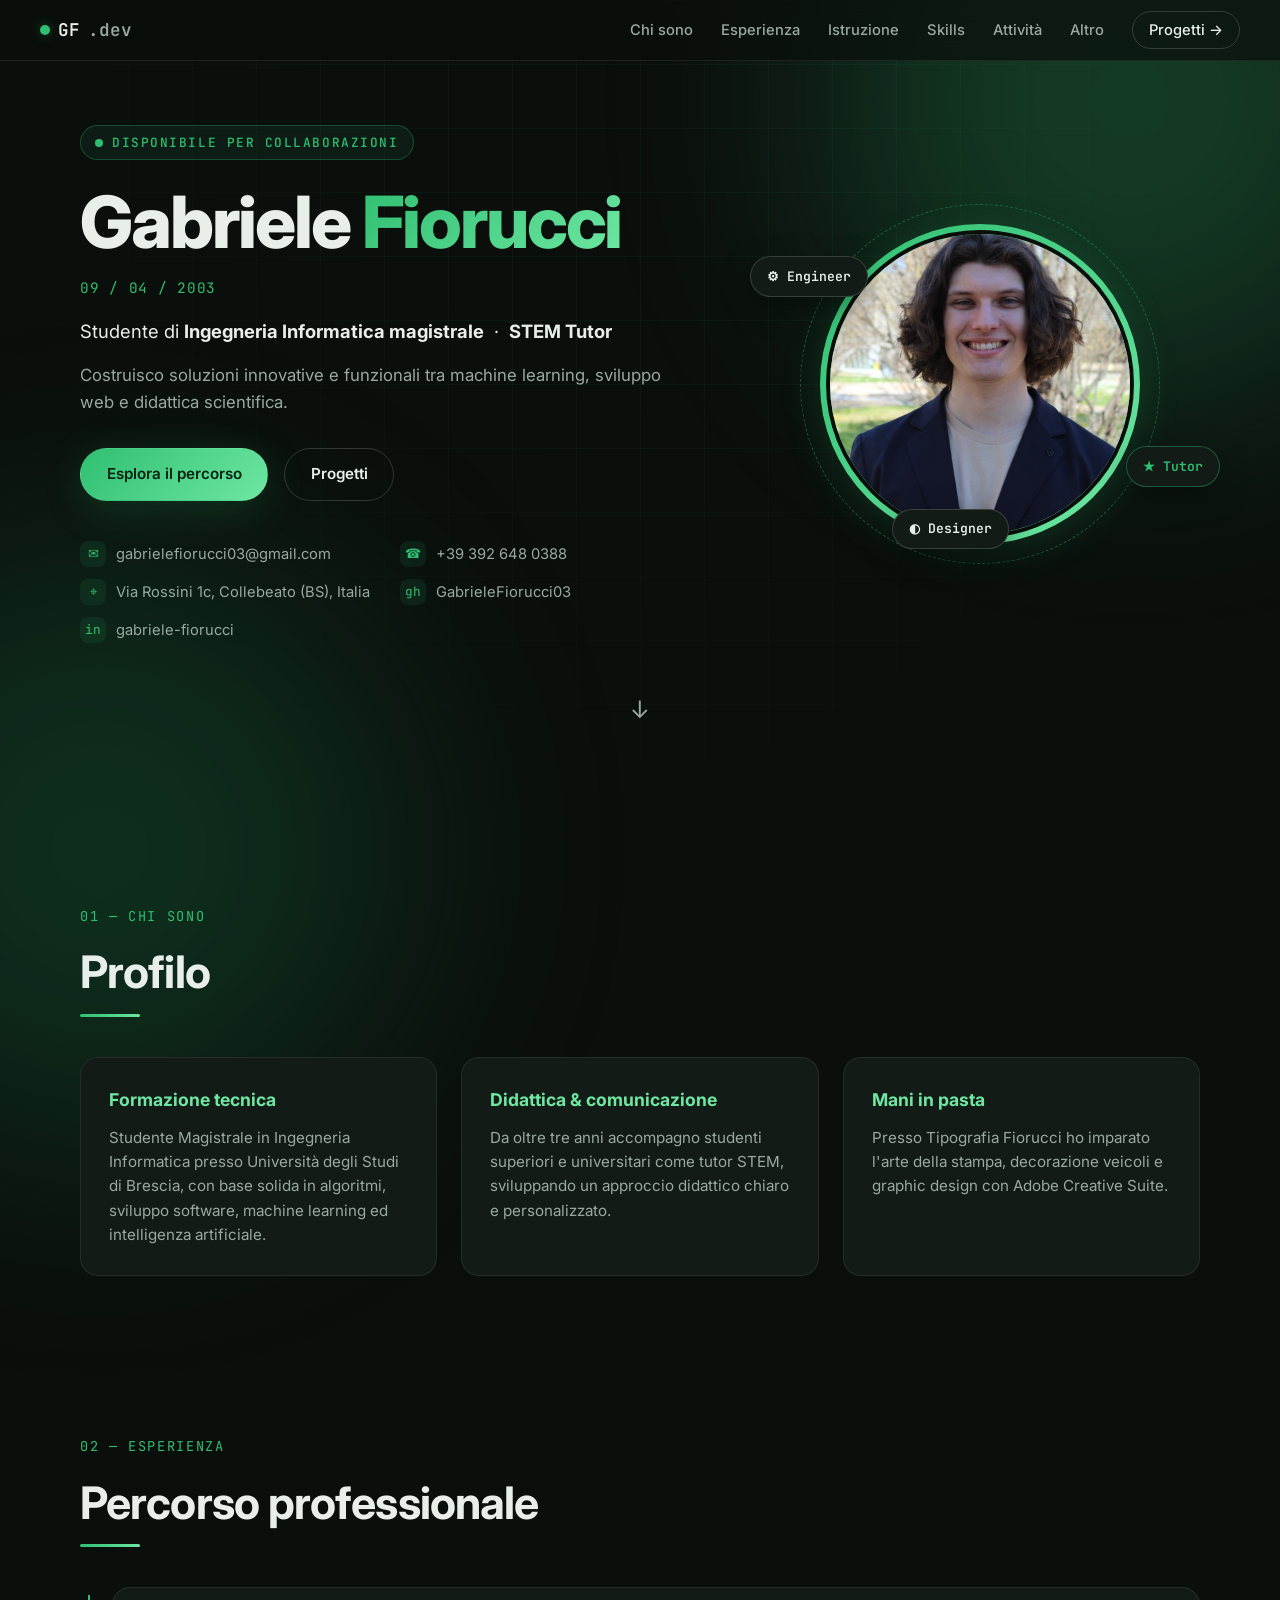
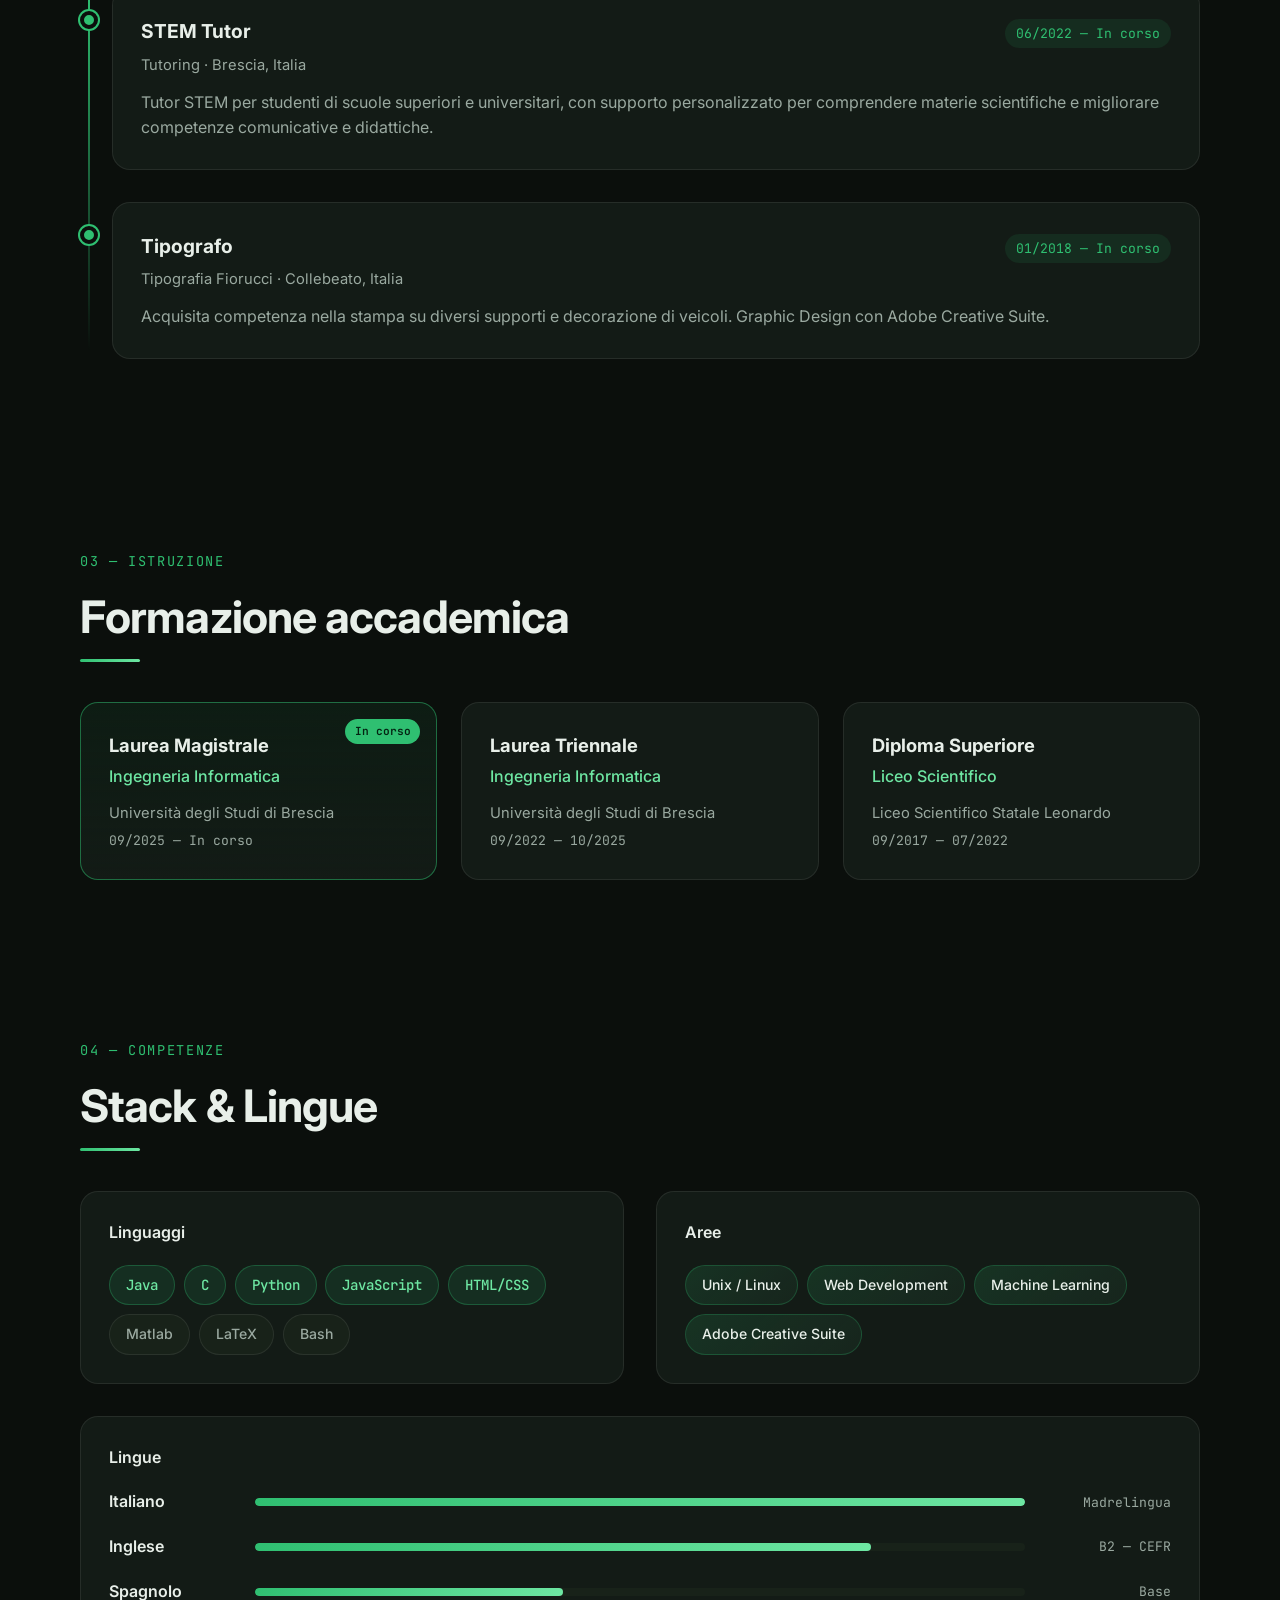
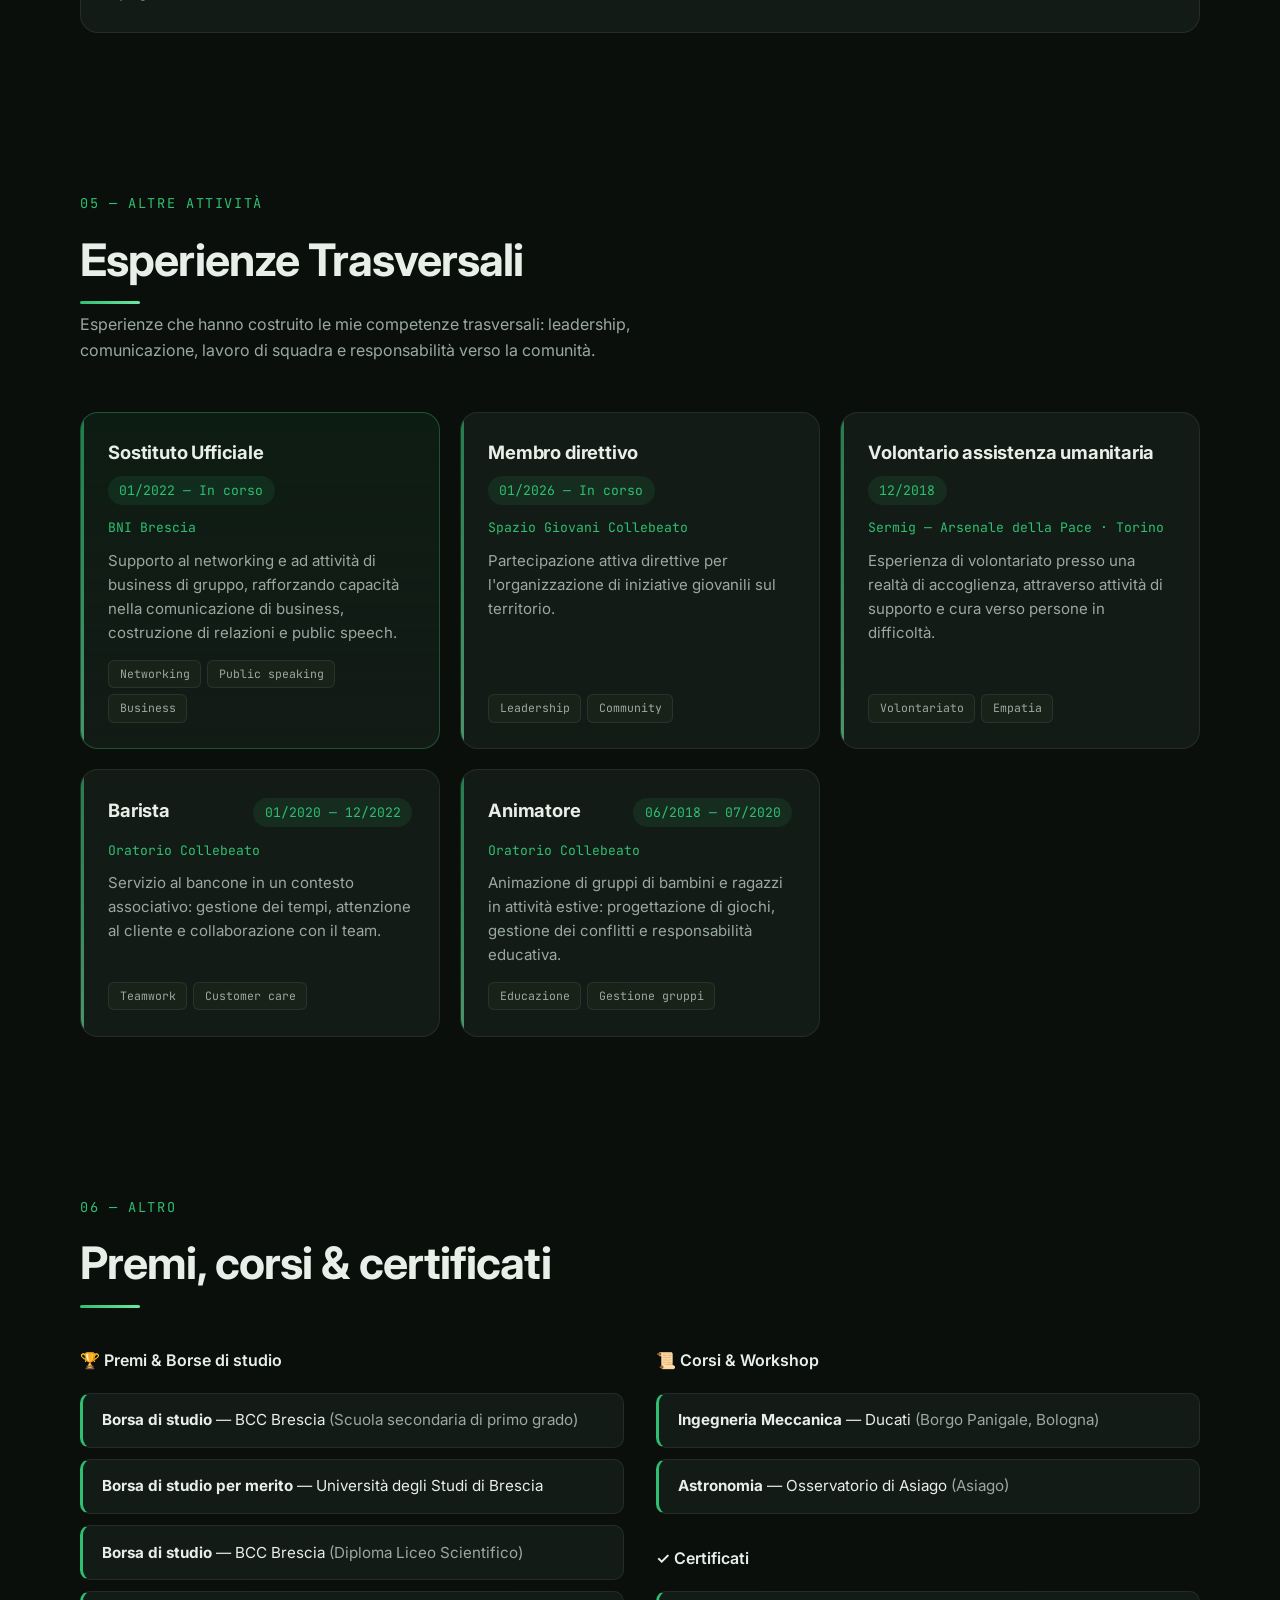
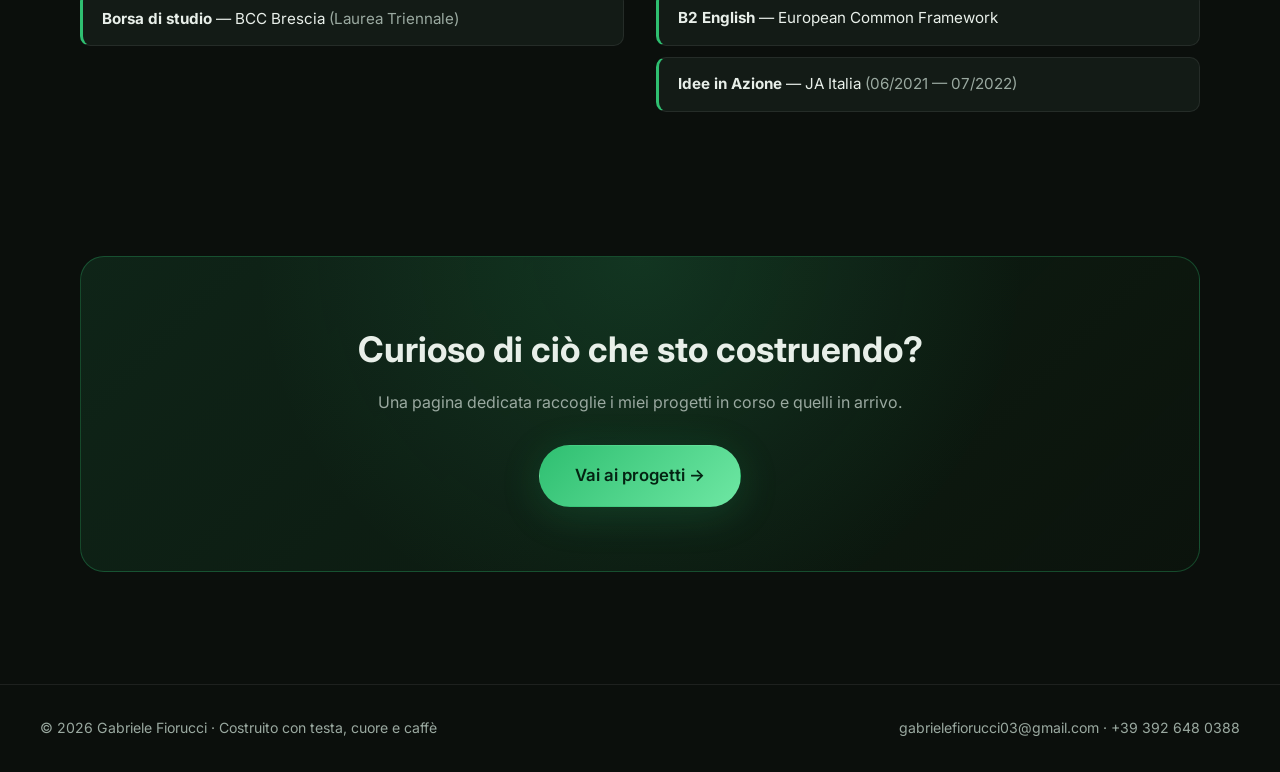
==== commit 03164662: "fixes" ====
--- a/index.html
+++ b/index.html
@@ -157,7 +157,7 @@
             <span class="chip chip-strong">C</span>
             <span class="chip chip-strong">Python</span>
             <span class="chip chip-strong">JavaScript</span>
-            <span class="chip">HTML/CSS</span>
+            <span class="chip chip-strong">HTML/CSS</span>
             <span class="chip">Matlab</span>
             <span class="chip">LaTeX</span>
             <span class="chip">Bash</span>
@@ -223,7 +223,7 @@
             <span class="t-date">01/2026 — In corso</span>
           </div>
           <p class="act-org">Spazio Giovani Collebeato</p>
-          <p class="act-desc">Partecipazione attiva alle decisioni del direttivo per la programmazione di iniziative giovanili sul territorio.</p>
+          <p class="act-desc">Partecipazione attiva direttive per l'organizzazione di iniziative giovanili sul territorio.</p>
           <ul class="act-tags">
             <li>Leadership</li>
             <li>Community</li>
@@ -236,7 +236,7 @@
             <span class="t-date">12/2018</span>
           </div>
           <p class="act-org">Sermig — Arsenale della Pace · Torino</p>
-          <p class="act-desc">Esperienza di volontariato presso una realtà di accoglienza, con attività di supporto e cura verso persone in difficoltà.</p>
+          <p class="act-desc">Esperienza di volontariato presso una realtà di accoglienza, attraverso attività di supporto e cura verso persone in difficoltà.</p>
           <ul class="act-tags">
             <li>Volontariato</li>
             <li>Empatia</li>
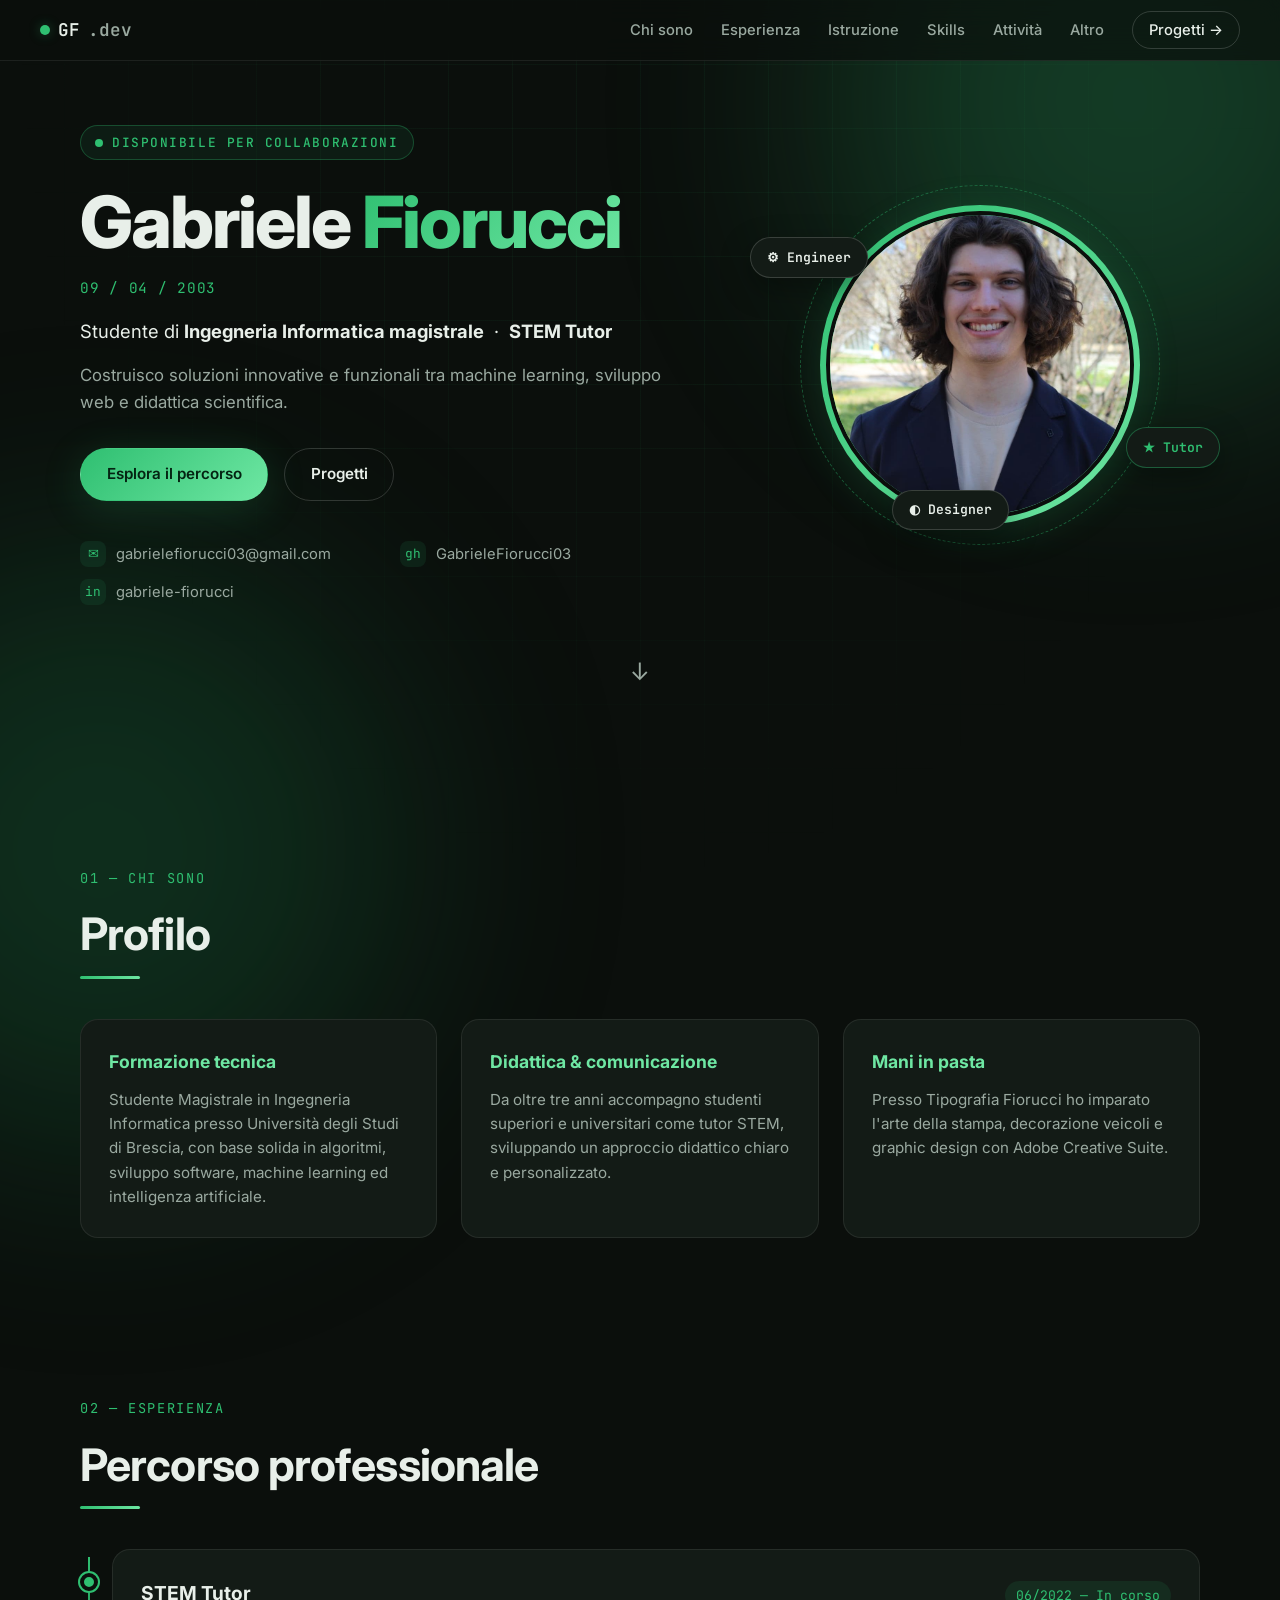
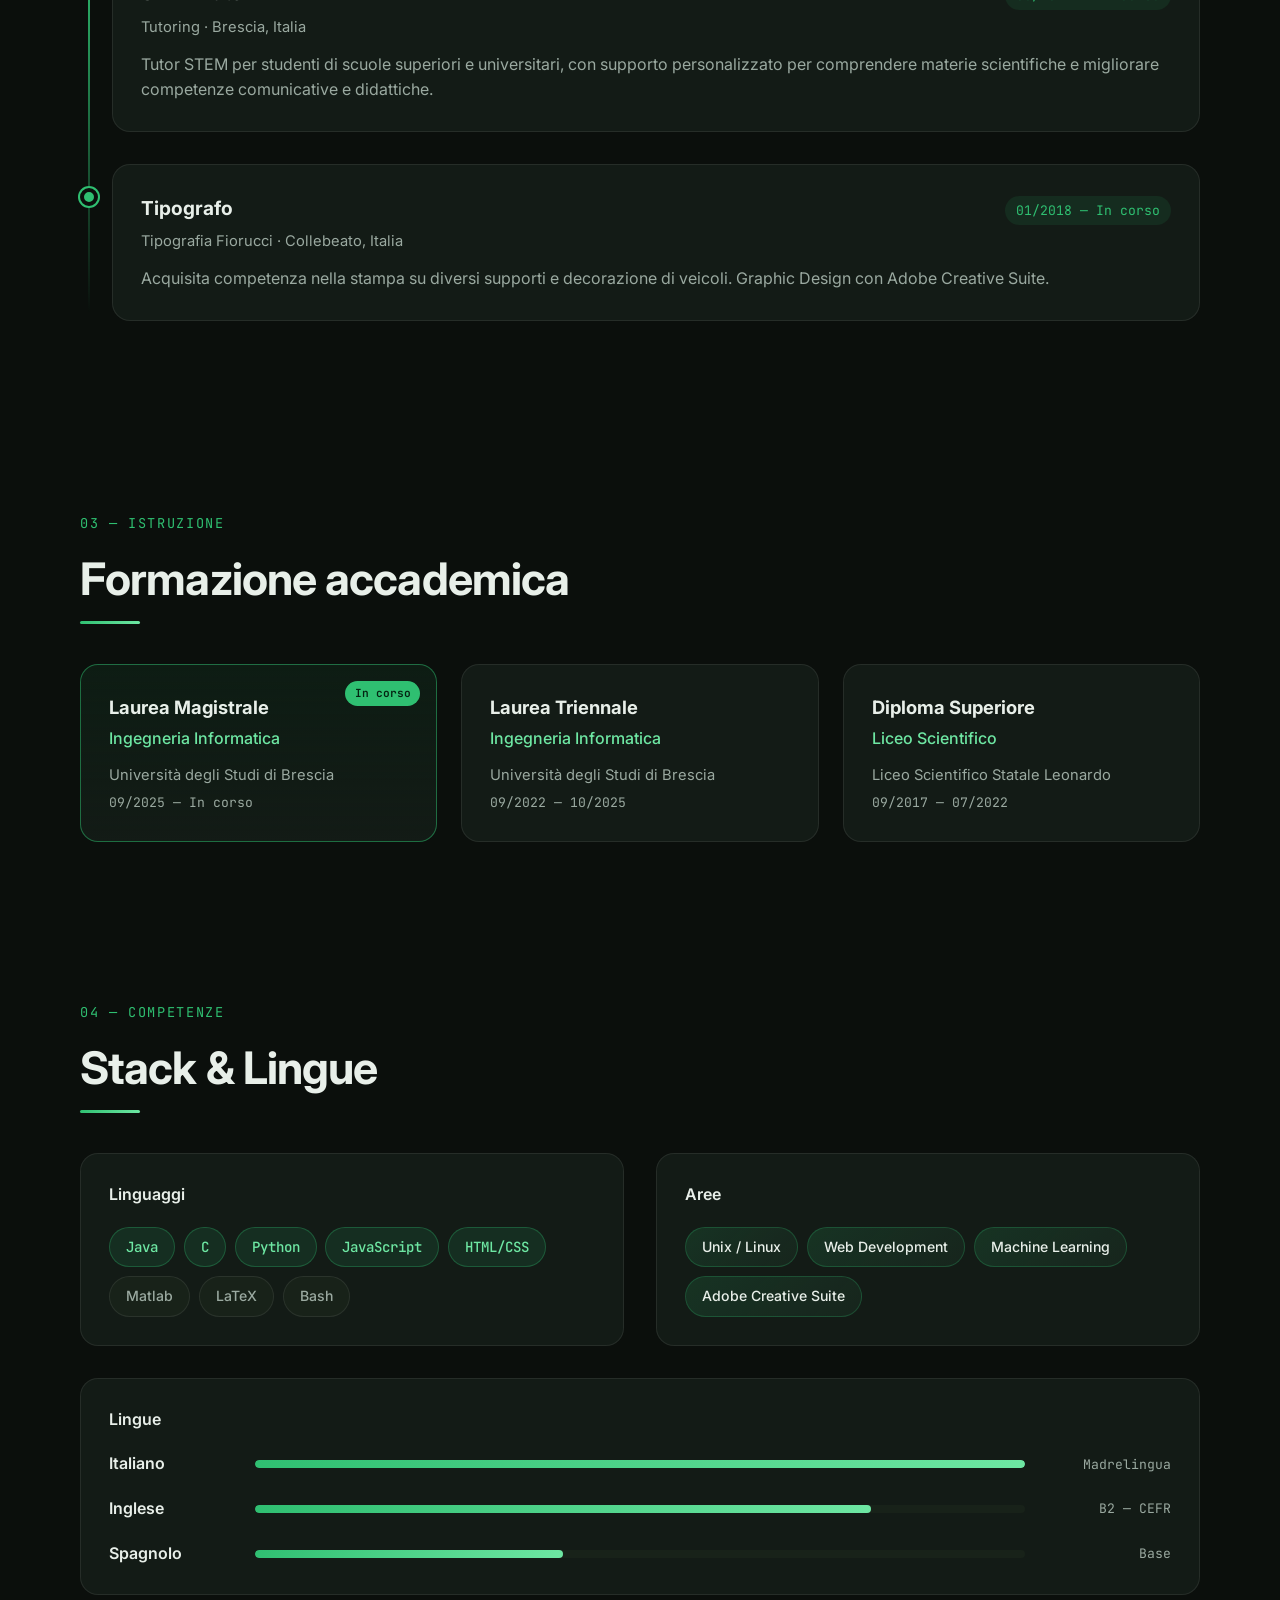
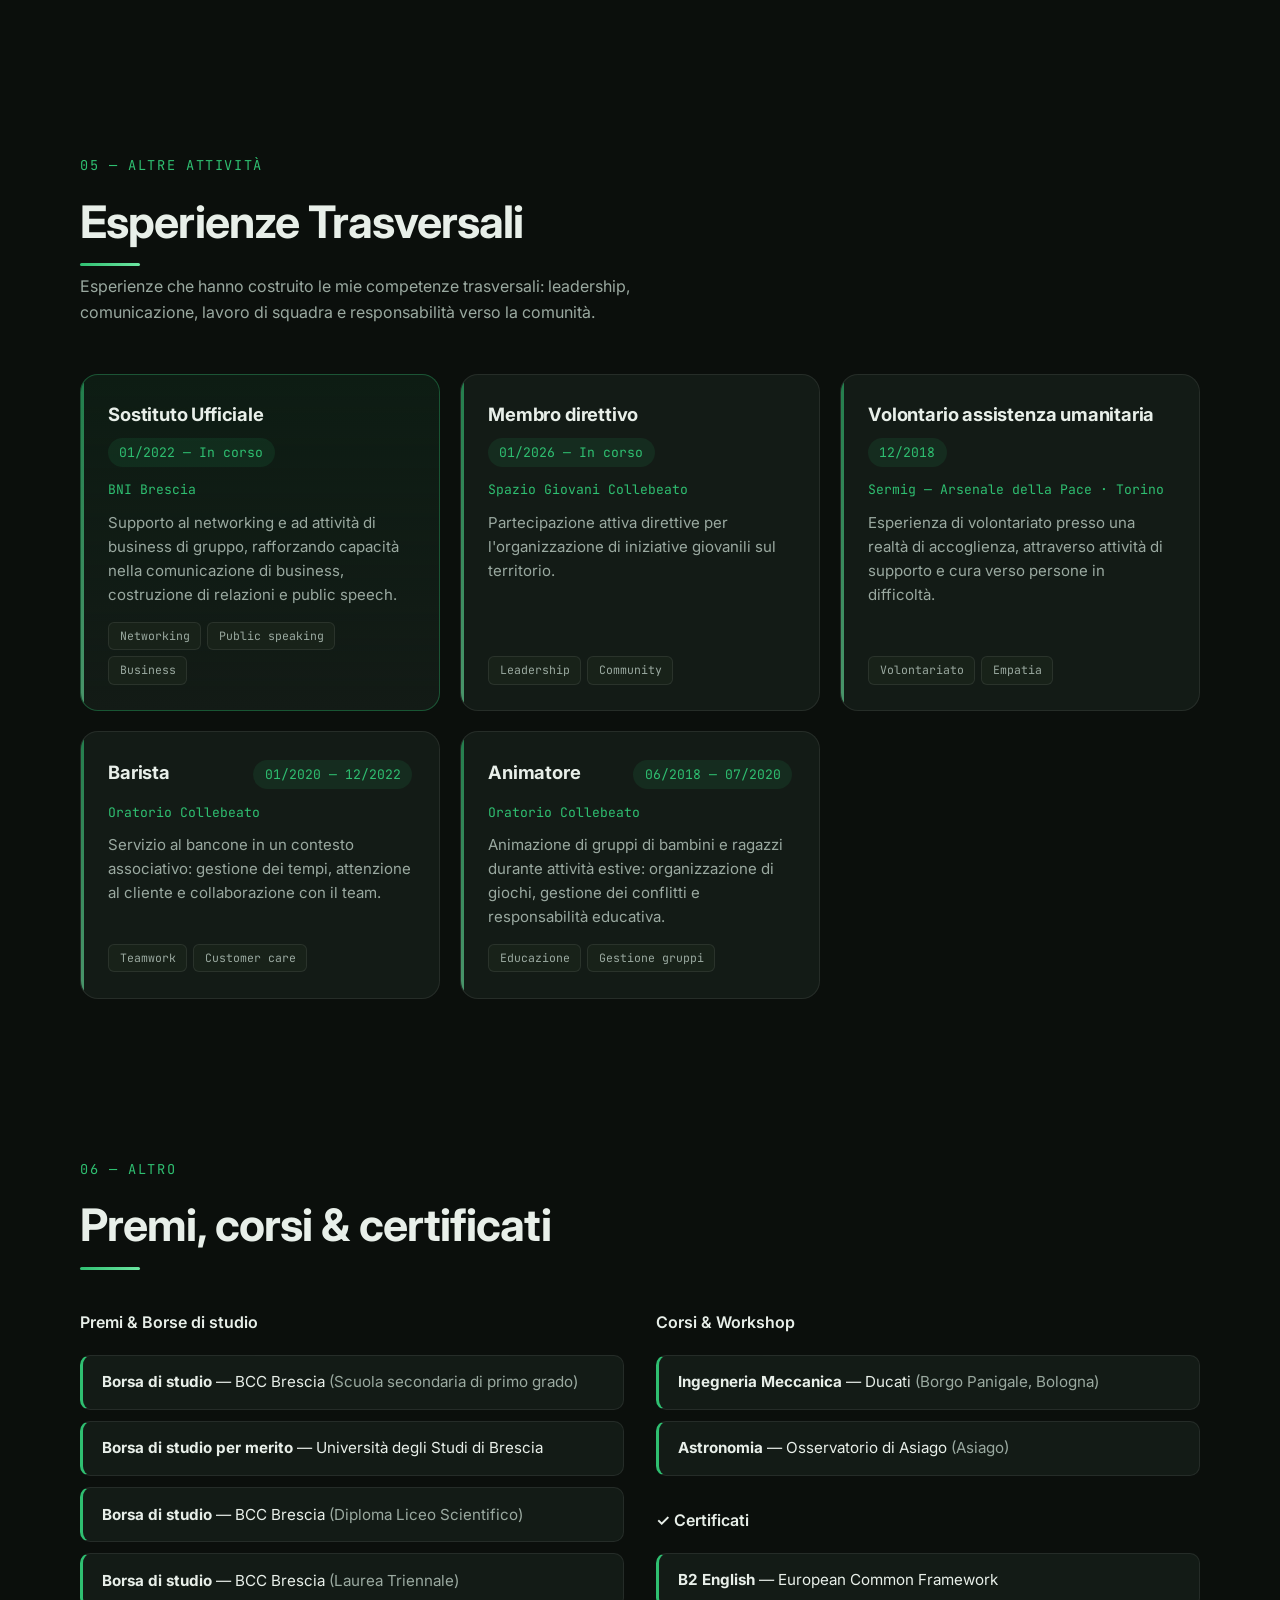
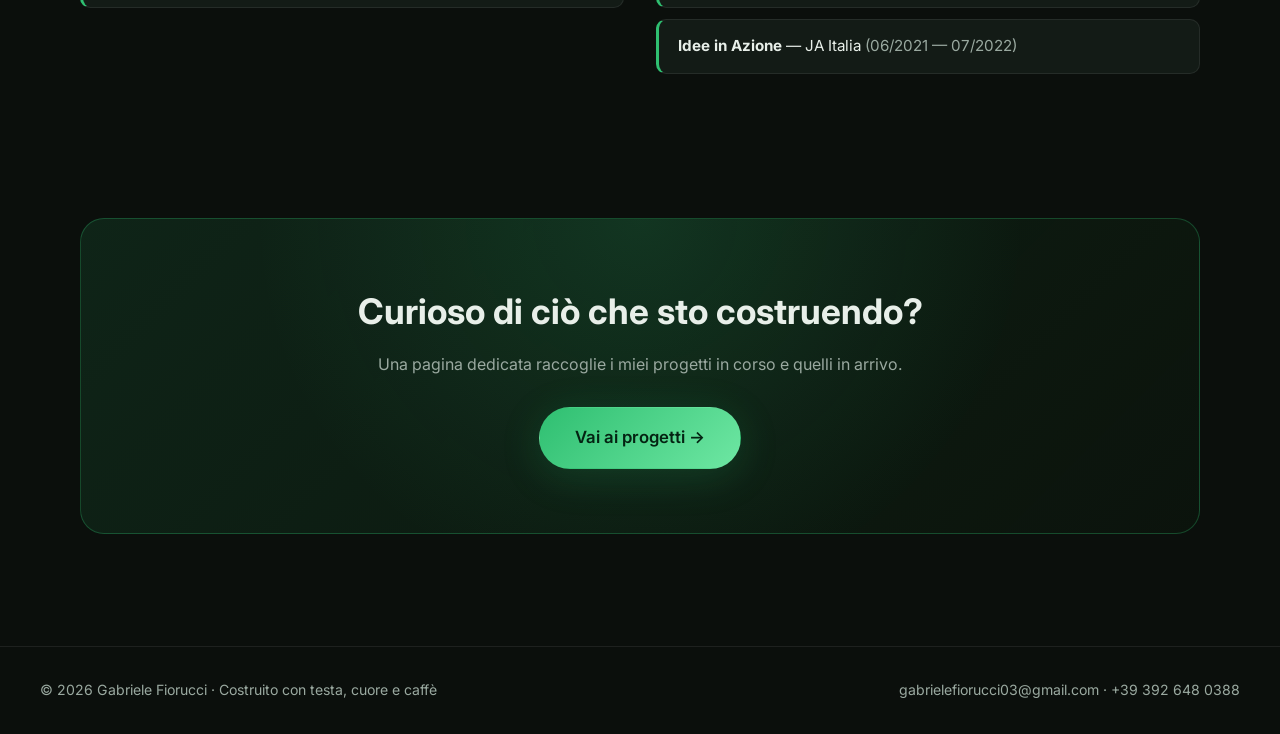
==== commit 0510e045: "fixes" ====
--- a/index.html
+++ b/index.html
@@ -43,8 +43,6 @@
         </div>
         <ul class="hero-meta">
           <li><span class="ico">✉</span> gabrielefiorucci03@gmail.com</li>
-          <li><span class="ico">☎</span> +39 392 648 0388</li>
-          <li><span class="ico">⌖</span> Via Rossini 1c, Collebeato (BS), Italia</li>
           <li><span class="ico">gh</span> <a href="https://github.com/GabrieleFiorucci03" target="_blank" rel="noopener">GabrieleFiorucci03</a></li>
           <li><span class="ico">in</span> <a href="https://linkedin.com/in/gabriele-fiorucci-063081251" target="_blank" rel="noopener">gabriele-fiorucci</a></li>
         </ul>
@@ -262,7 +260,7 @@
             <span class="t-date">06/2018 — 07/2020</span>
           </div>
           <p class="act-org">Oratorio Collebeato</p>
-          <p class="act-desc">Animazione di gruppi di bambini e ragazzi in attività estive: progettazione di giochi, gestione dei conflitti e responsabilità educativa.</p>
+          <p class="act-desc">Animazione di gruppi di bambini e ragazzi durante attività estive: organizzazione di giochi, gestione dei conflitti e responsabilità educativa.</p>
           <ul class="act-tags">
             <li>Educazione</li>
             <li>Gestione gruppi</li>
@@ -279,7 +277,7 @@
 
       <div class="more-grid">
         <div class="more-col">
-          <h3 class="block-title">🏆 Premi & Borse di studio</h3>
+          <h3 class="block-title">Premi & Borse di studio</h3>
           <ul class="award-list">
             <li><strong>Borsa di studio</strong> — BCC Brescia <span class="muted">(Scuola secondaria di primo grado)</span></li>
             <li><strong>Borsa di studio per merito</strong> — Università degli Studi di Brescia</li>
@@ -289,7 +287,7 @@
         </div>
 
         <div class="more-col">
-          <h3 class="block-title">📜 Corsi & Workshop</h3>
+          <h3 class="block-title">Corsi & Workshop</h3>
           <ul class="award-list">
             <li><strong>Ingegneria Meccanica</strong> — Ducati <span class="muted">(Borgo Panigale, Bologna)</span></li>
             <li><strong>Astronomia</strong> — Osservatorio di Asiago <span class="muted">(Asiago)</span></li>
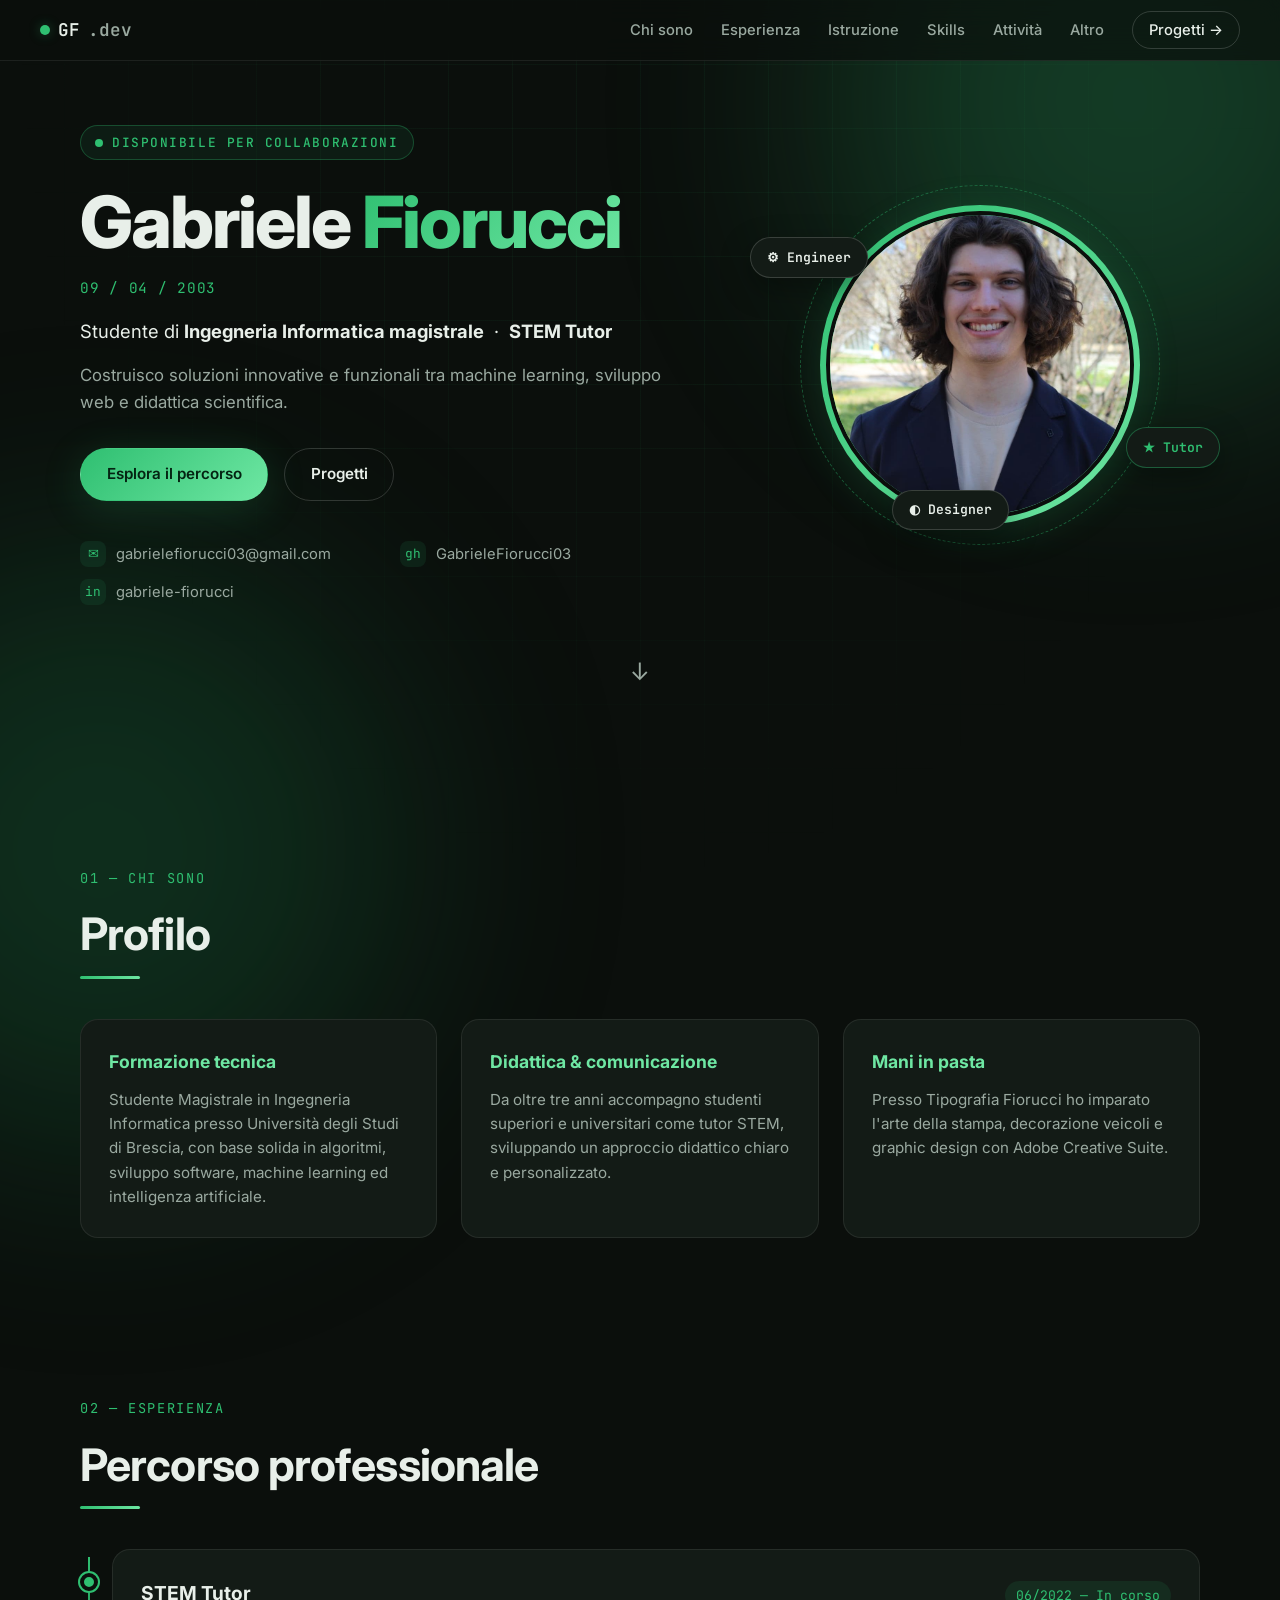
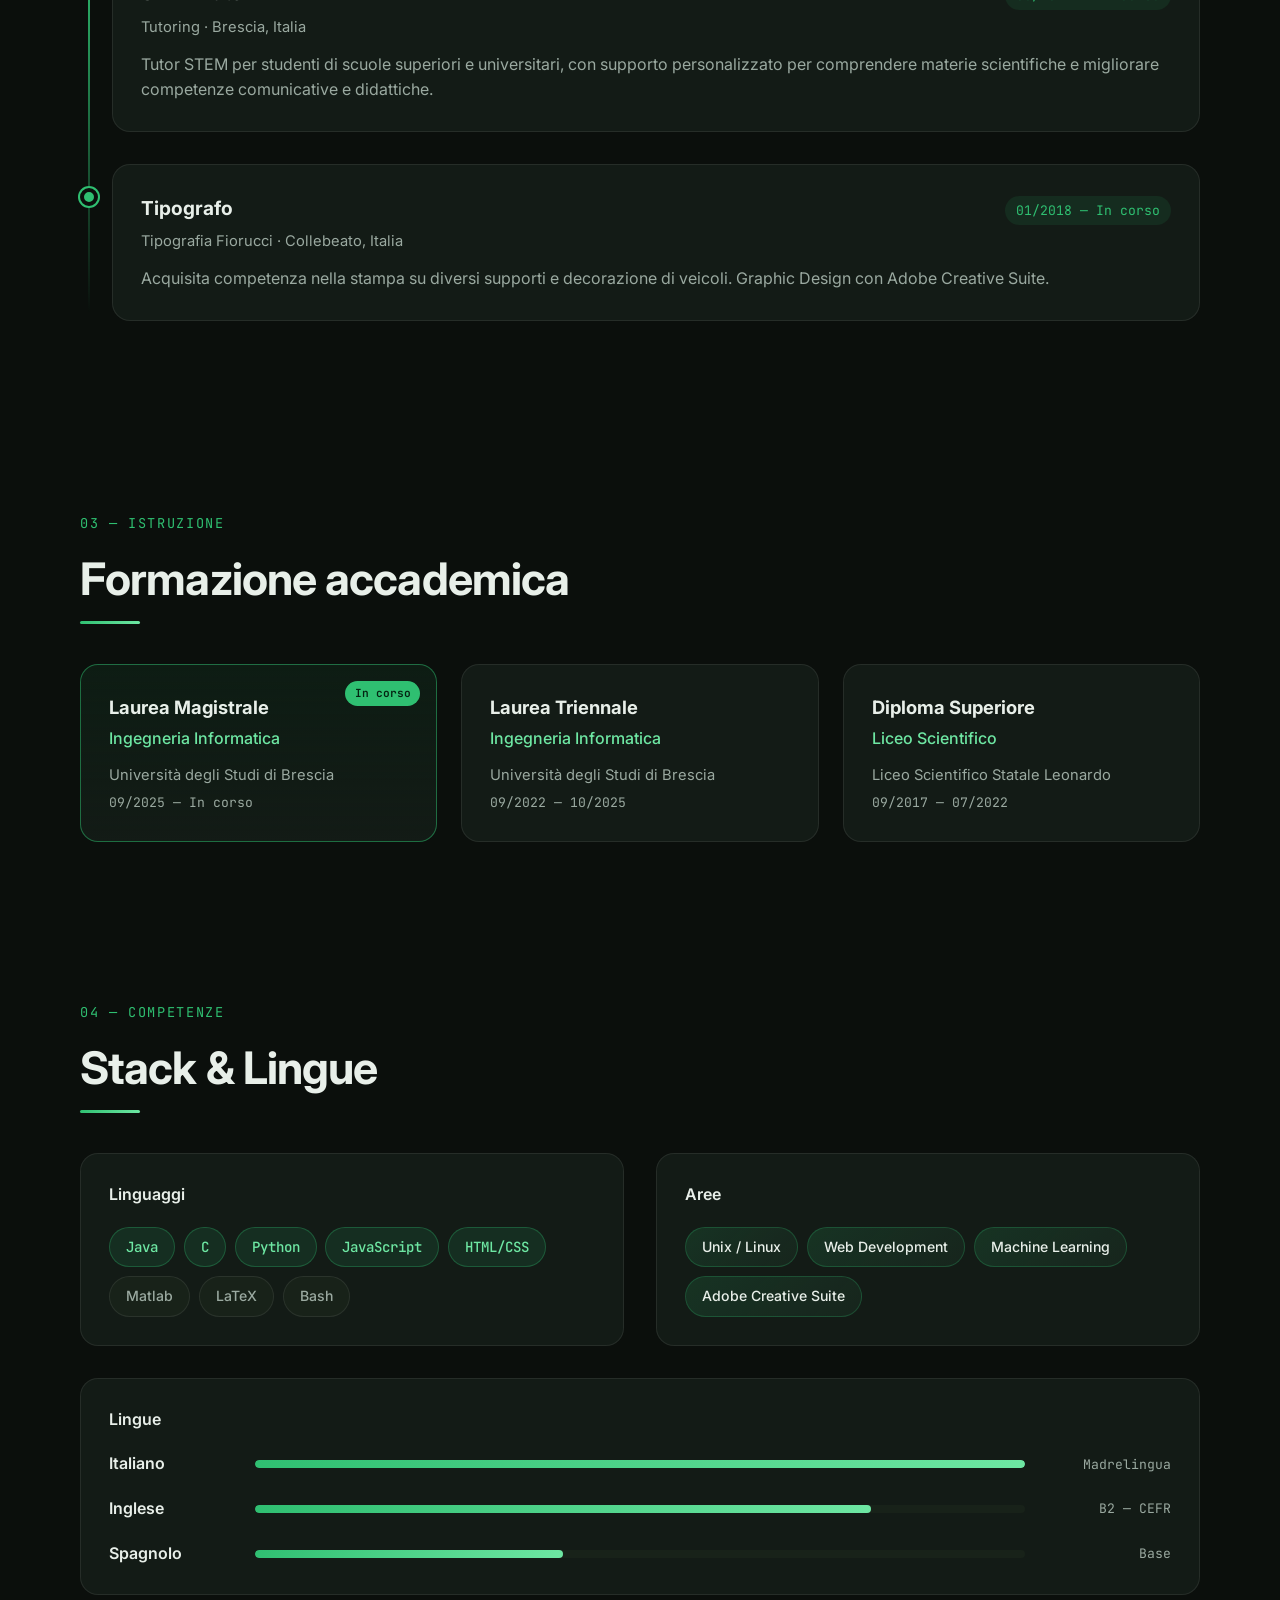
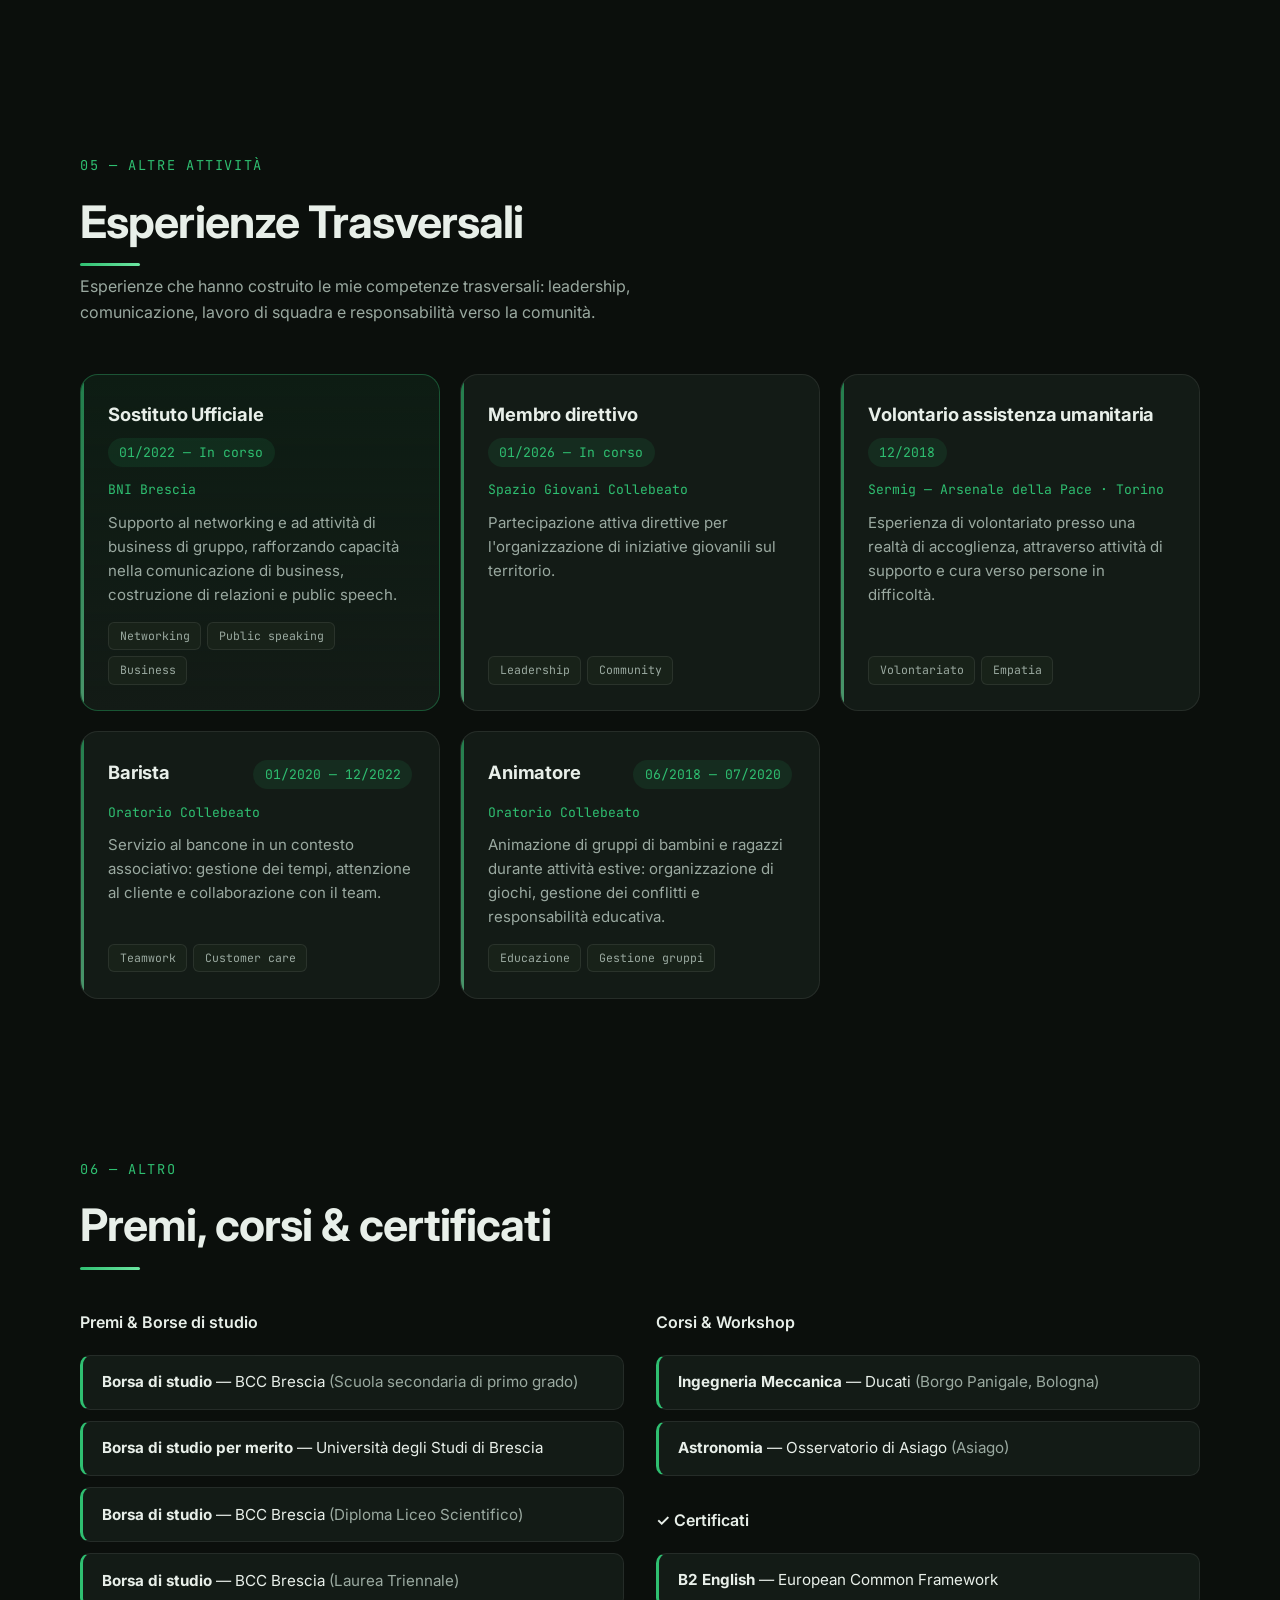
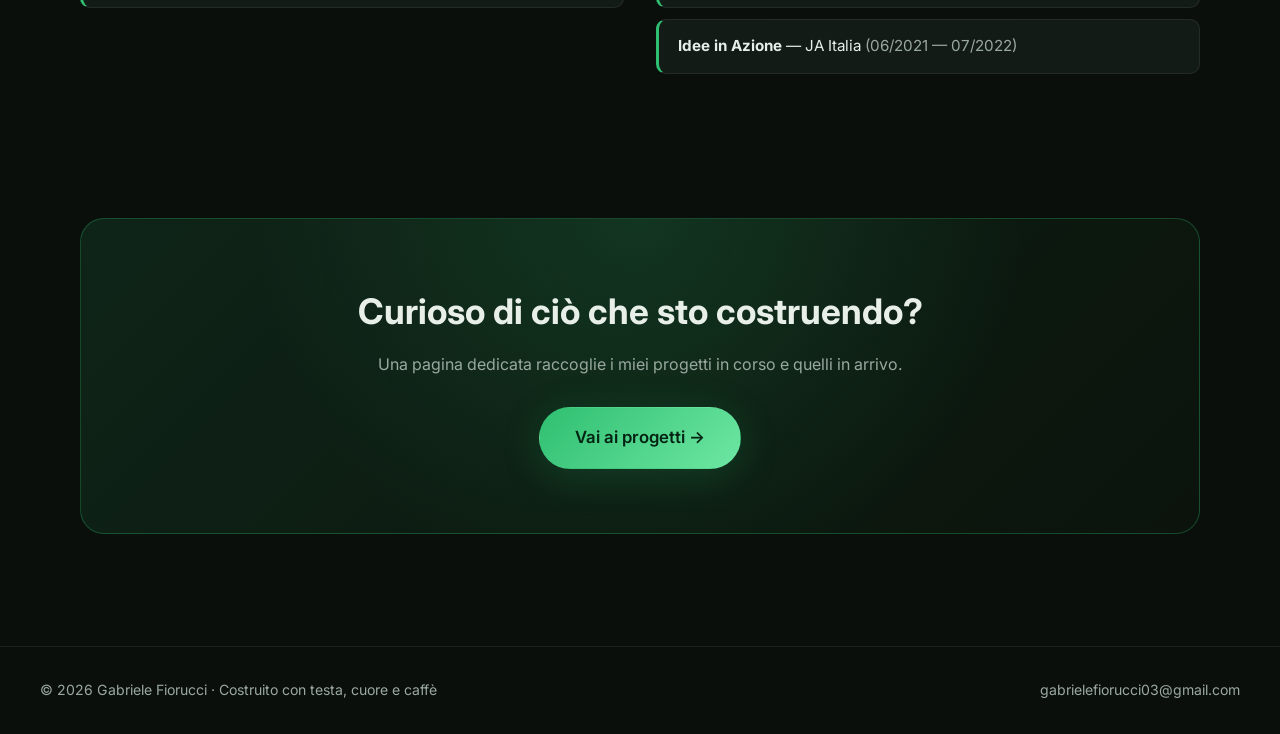
==== commit 44598741: "fixes" ====
--- a/index.html
+++ b/index.html
@@ -314,7 +314,7 @@
   <footer class="footer">
     <div class="foot-inner">
       <p>© <span id="year"></span> Gabriele Fiorucci · Costruito con testa, cuore e caffè</p>
-      <p class="muted">gabrielefiorucci03@gmail.com · +39 392 648 0388</p>
+      <p class="muted">gabrielefiorucci03@gmail.com</p>
     </div>
   </footer>
 
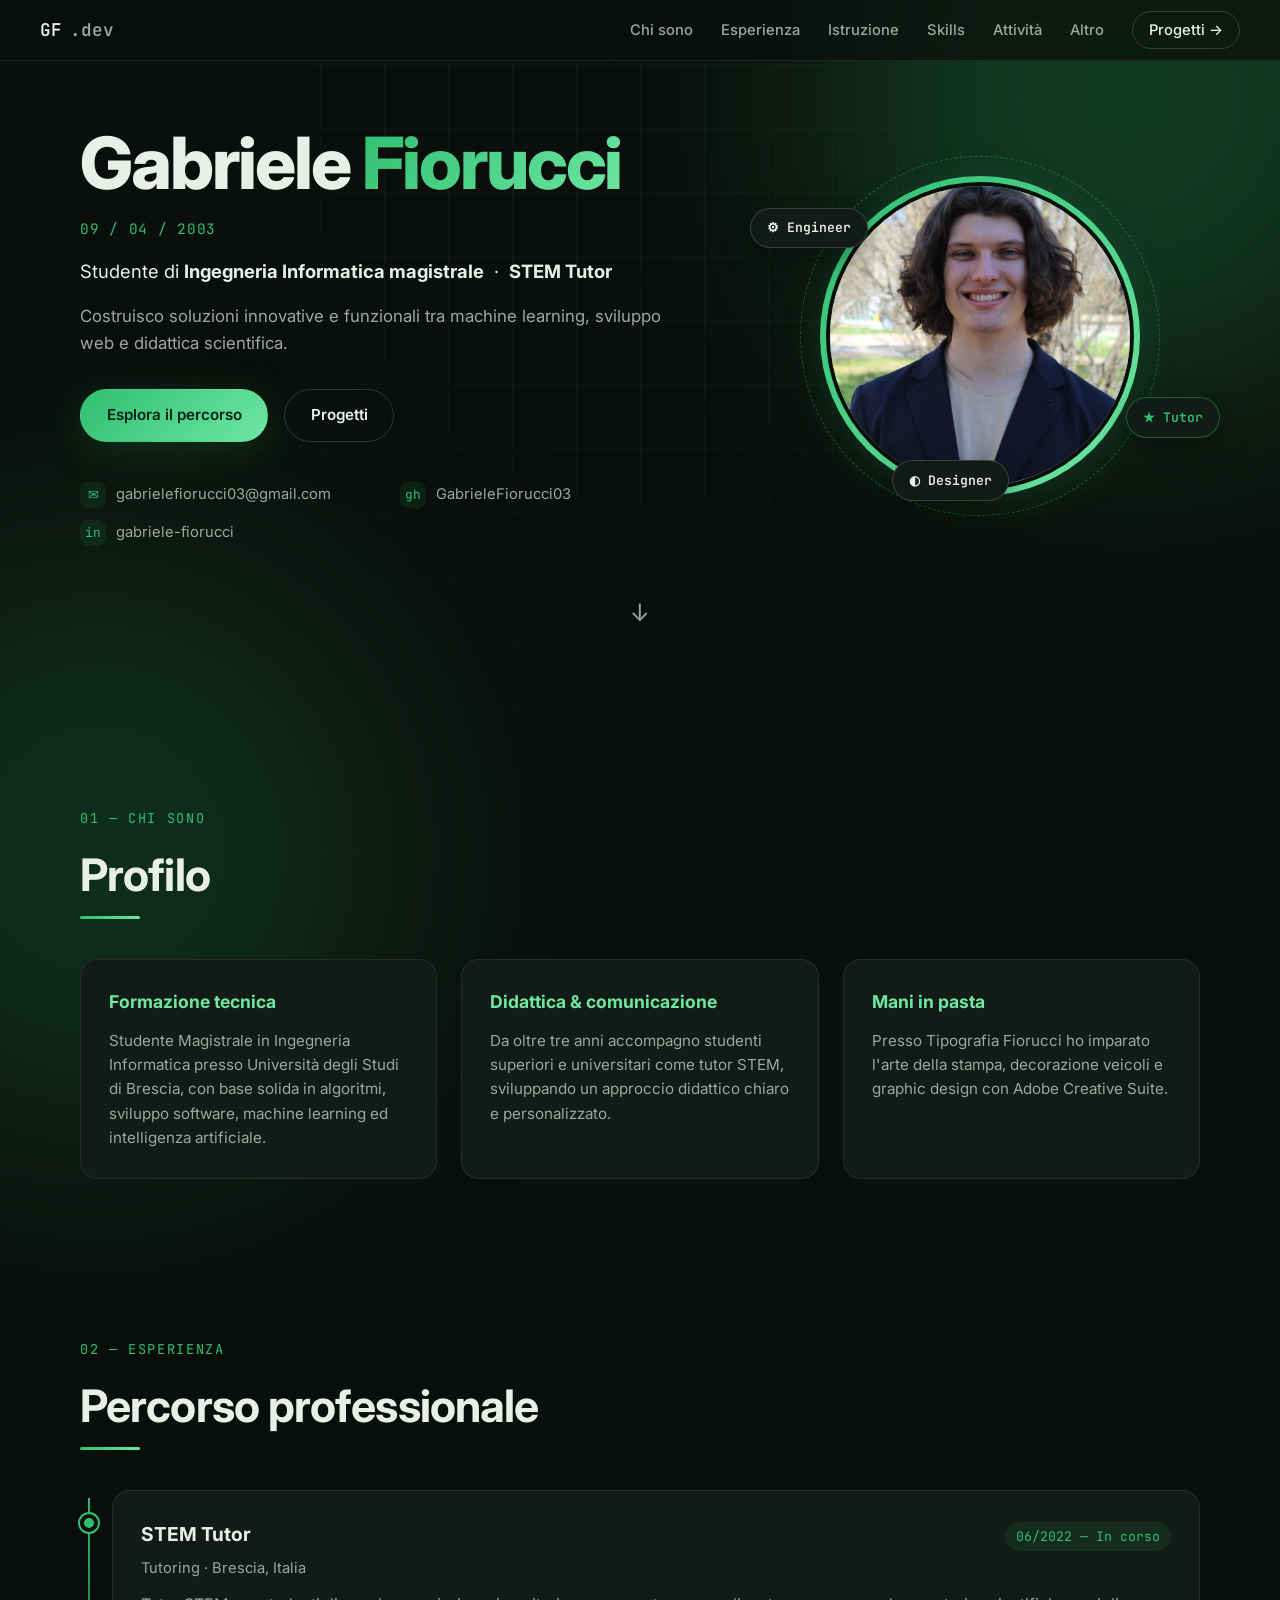
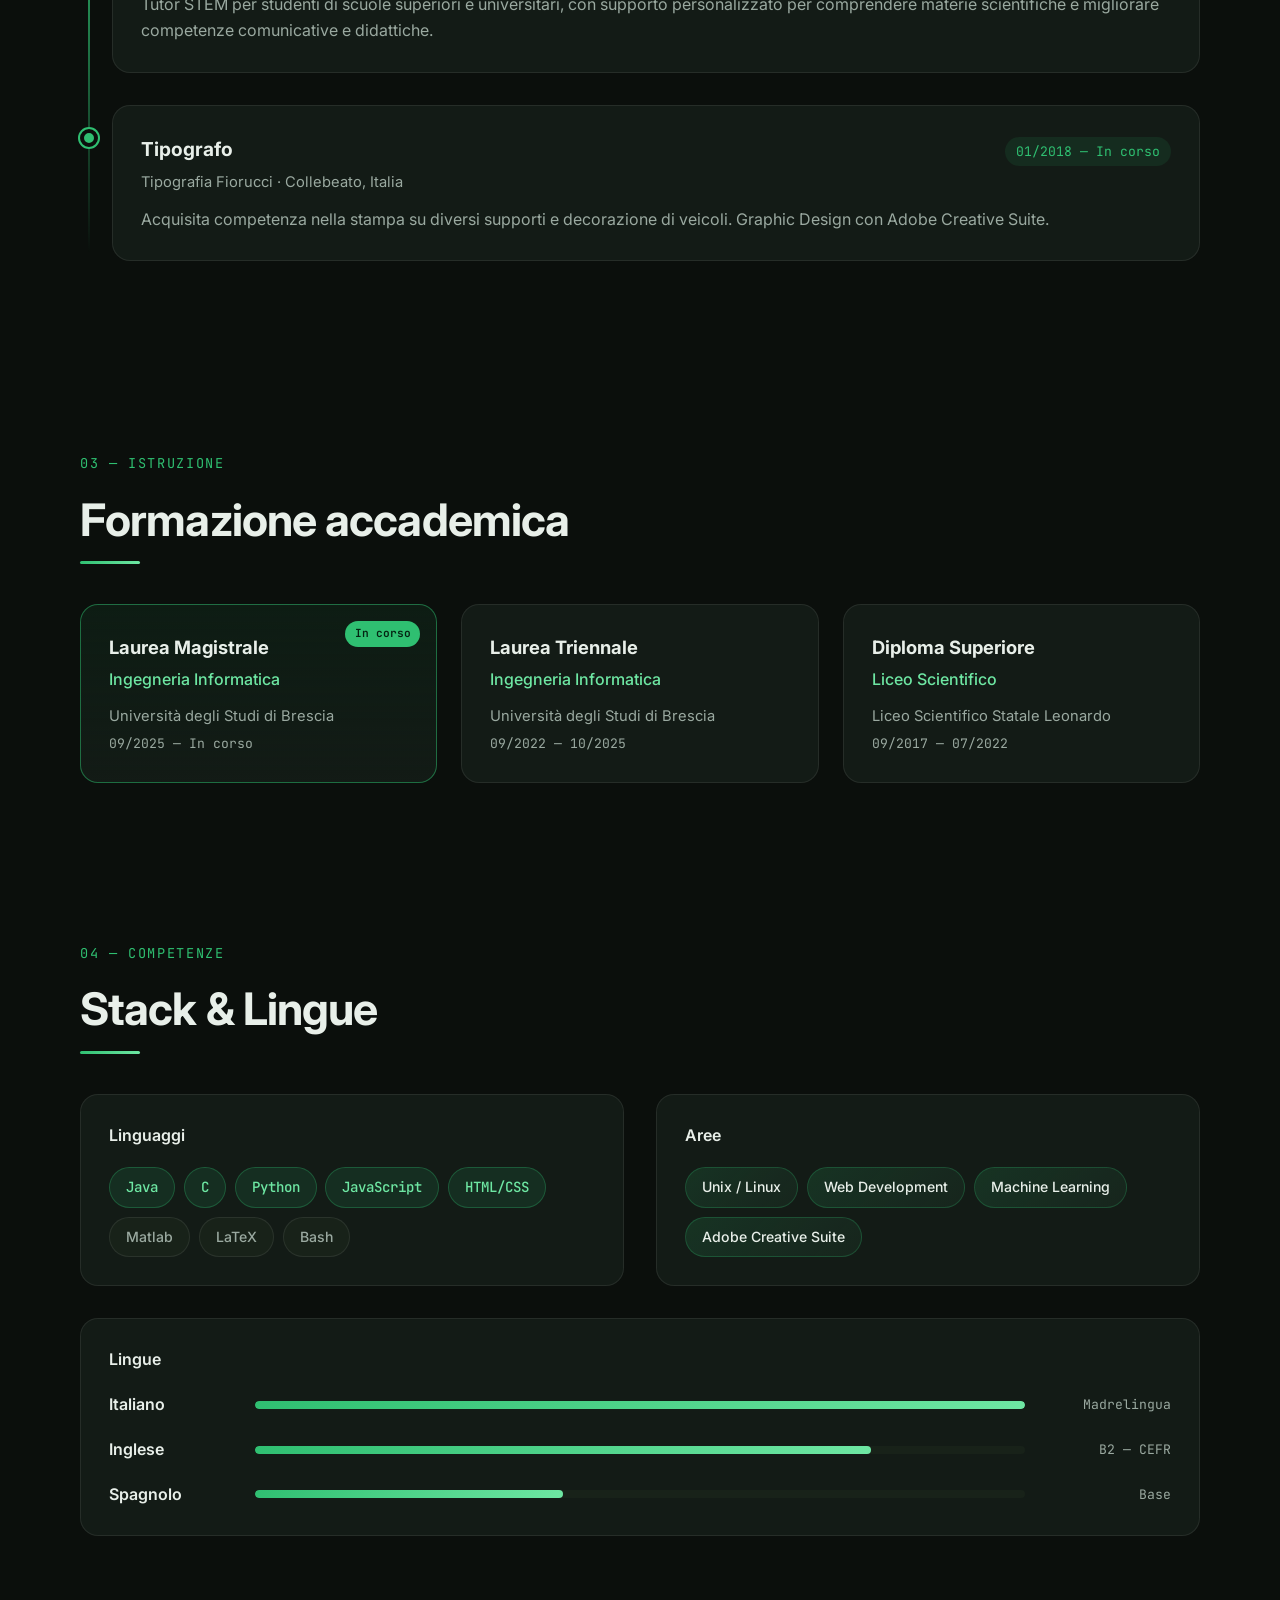
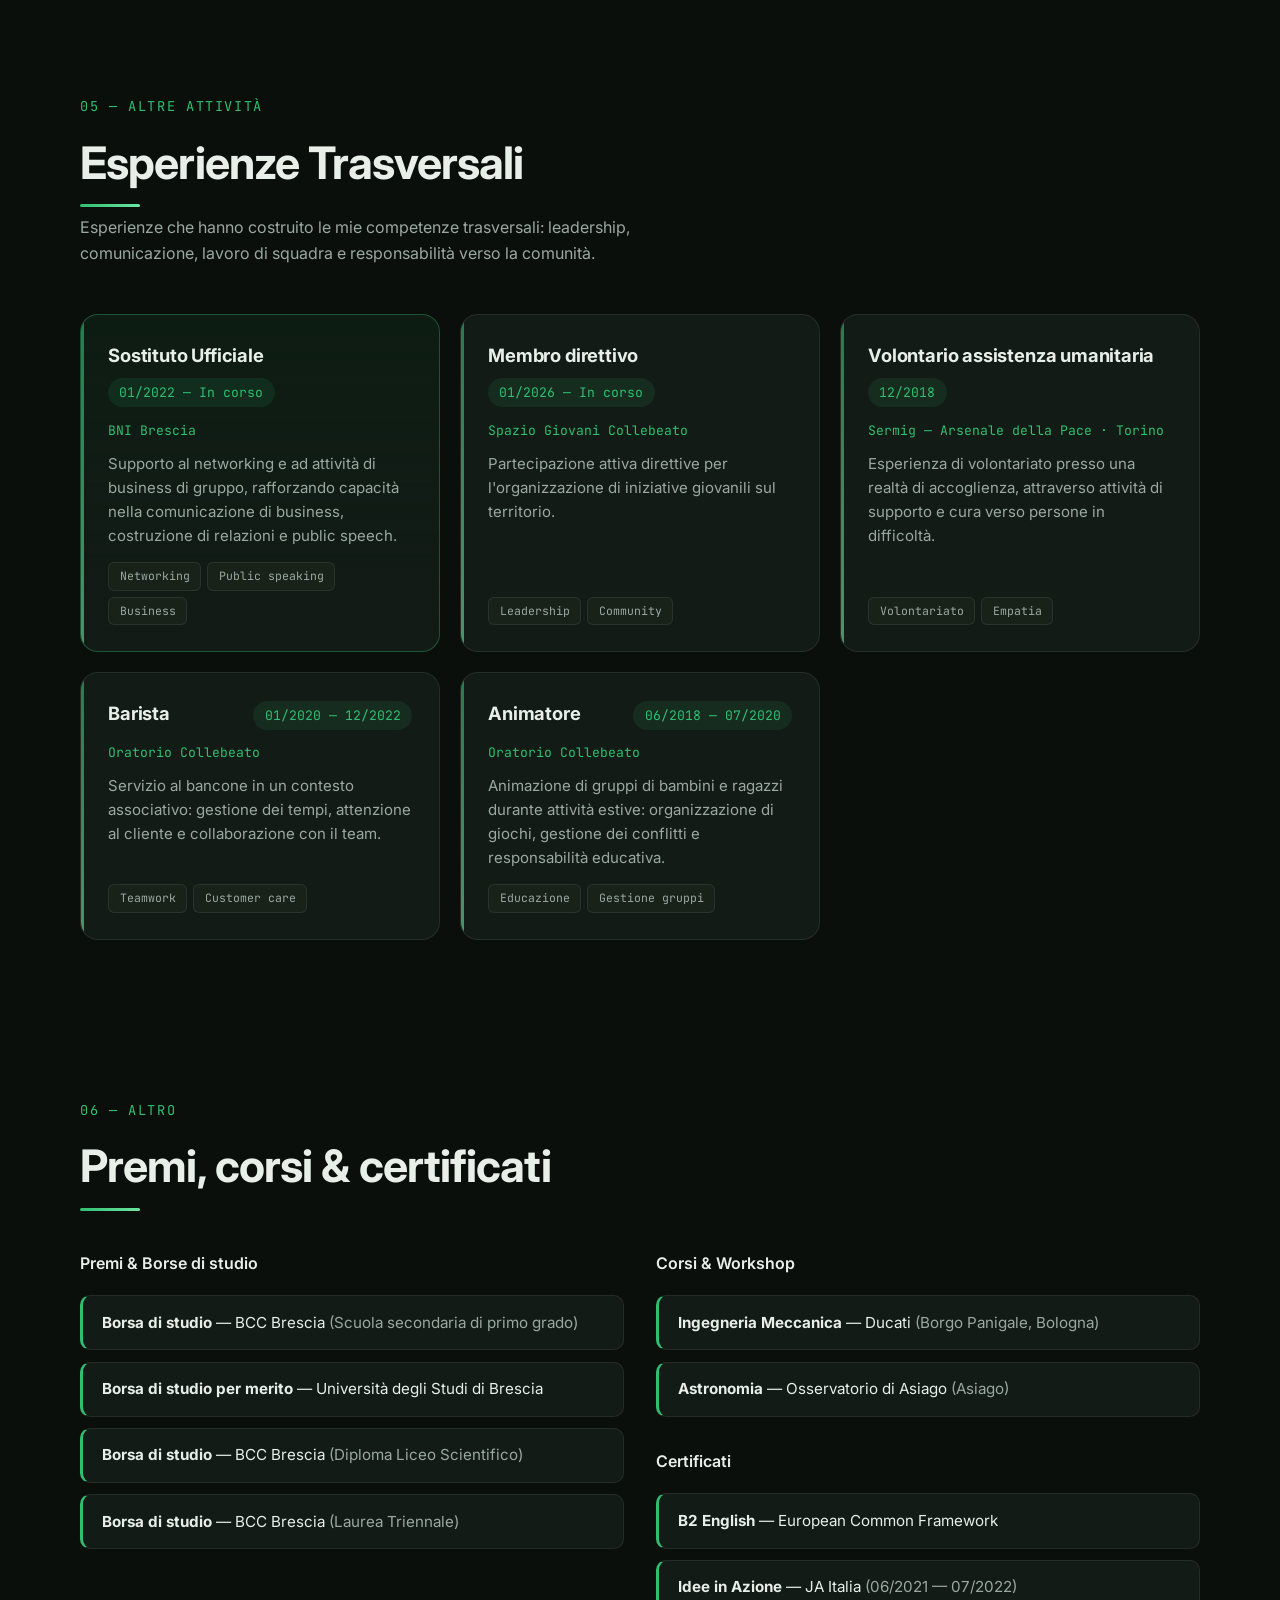
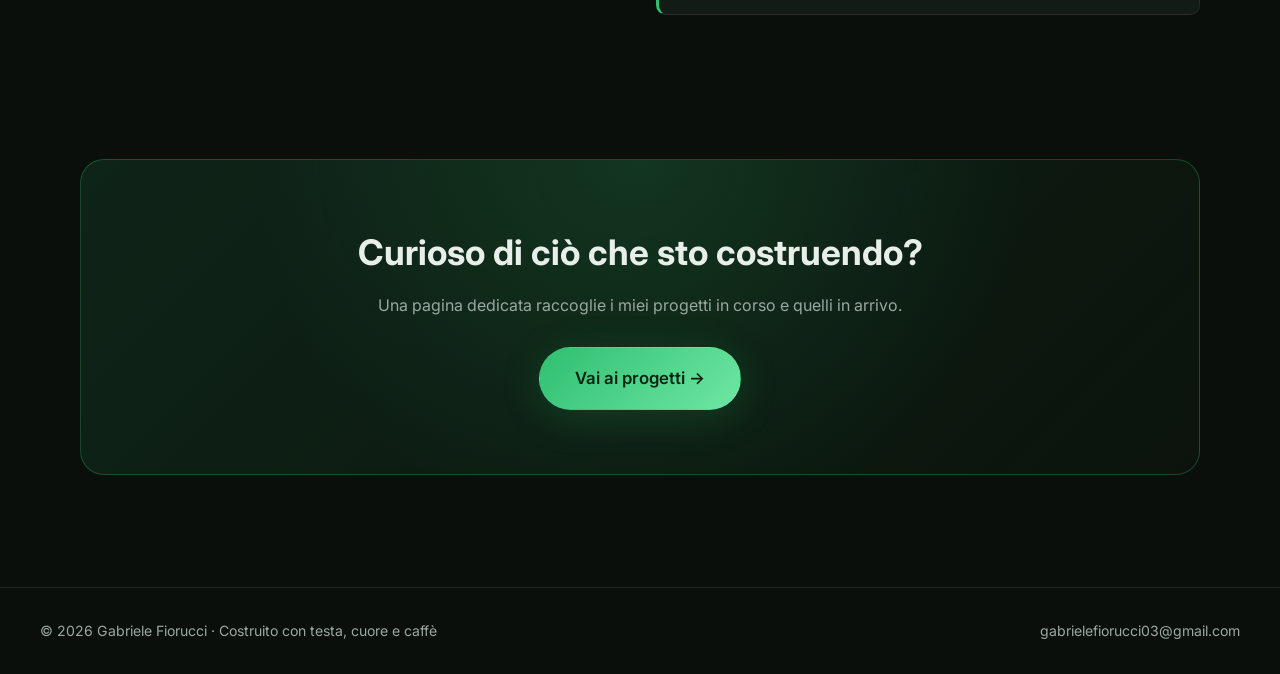
==== commit ae2a72ac: "fixes" ====
--- a/index.html
+++ b/index.html
@@ -16,7 +16,7 @@
   <div class="bg-blob blob-2" aria-hidden="true"></div>
 
   <nav class="nav">
-    <a class="nav-brand" href="#top"><span class="dot"></span>GF<span class="muted">.dev</span></a>
+    <a class="nav-brand" href="#top"></span>GF<span class="muted">.dev</span></a>
     <ul class="nav-links">
       <li><a href="#about">Chi sono</a></li>
       <li><a href="#experience">Esperienza</a></li>
@@ -32,7 +32,7 @@
   <header id="top" class="hero">
     <div class="hero-inner">
       <div class="hero-text">
-        <p class="eyebrow"><span class="pulse"></span> Disponibile per collaborazioni</p>
+
         <h1>Gabriele <span class="accent">Fiorucci</span></h1>
         <p class="birthdate"> 09 / 04 / 2003</p>
         <p class="tagline">Studente di <strong>Ingegneria Informatica magistrale</strong> &nbsp;·&nbsp; <strong>STEM Tutor</strong></p>
@@ -293,7 +293,7 @@
             <li><strong>Astronomia</strong> — Osservatorio di Asiago <span class="muted">(Asiago)</span></li>
           </ul>
 
-          <h3 class="block-title" style="margin-top:2rem;">✓ Certificati</h3>
+          <h3 class="block-title" style="margin-top:2rem;">Certificati</h3>
           <ul class="award-list">
             <li><strong>B2 English</strong> — European Common Framework</li>
             <li><strong>Idee in Azione</strong> — JA Italia <span class="muted">(06/2021 — 07/2022)</span></li>
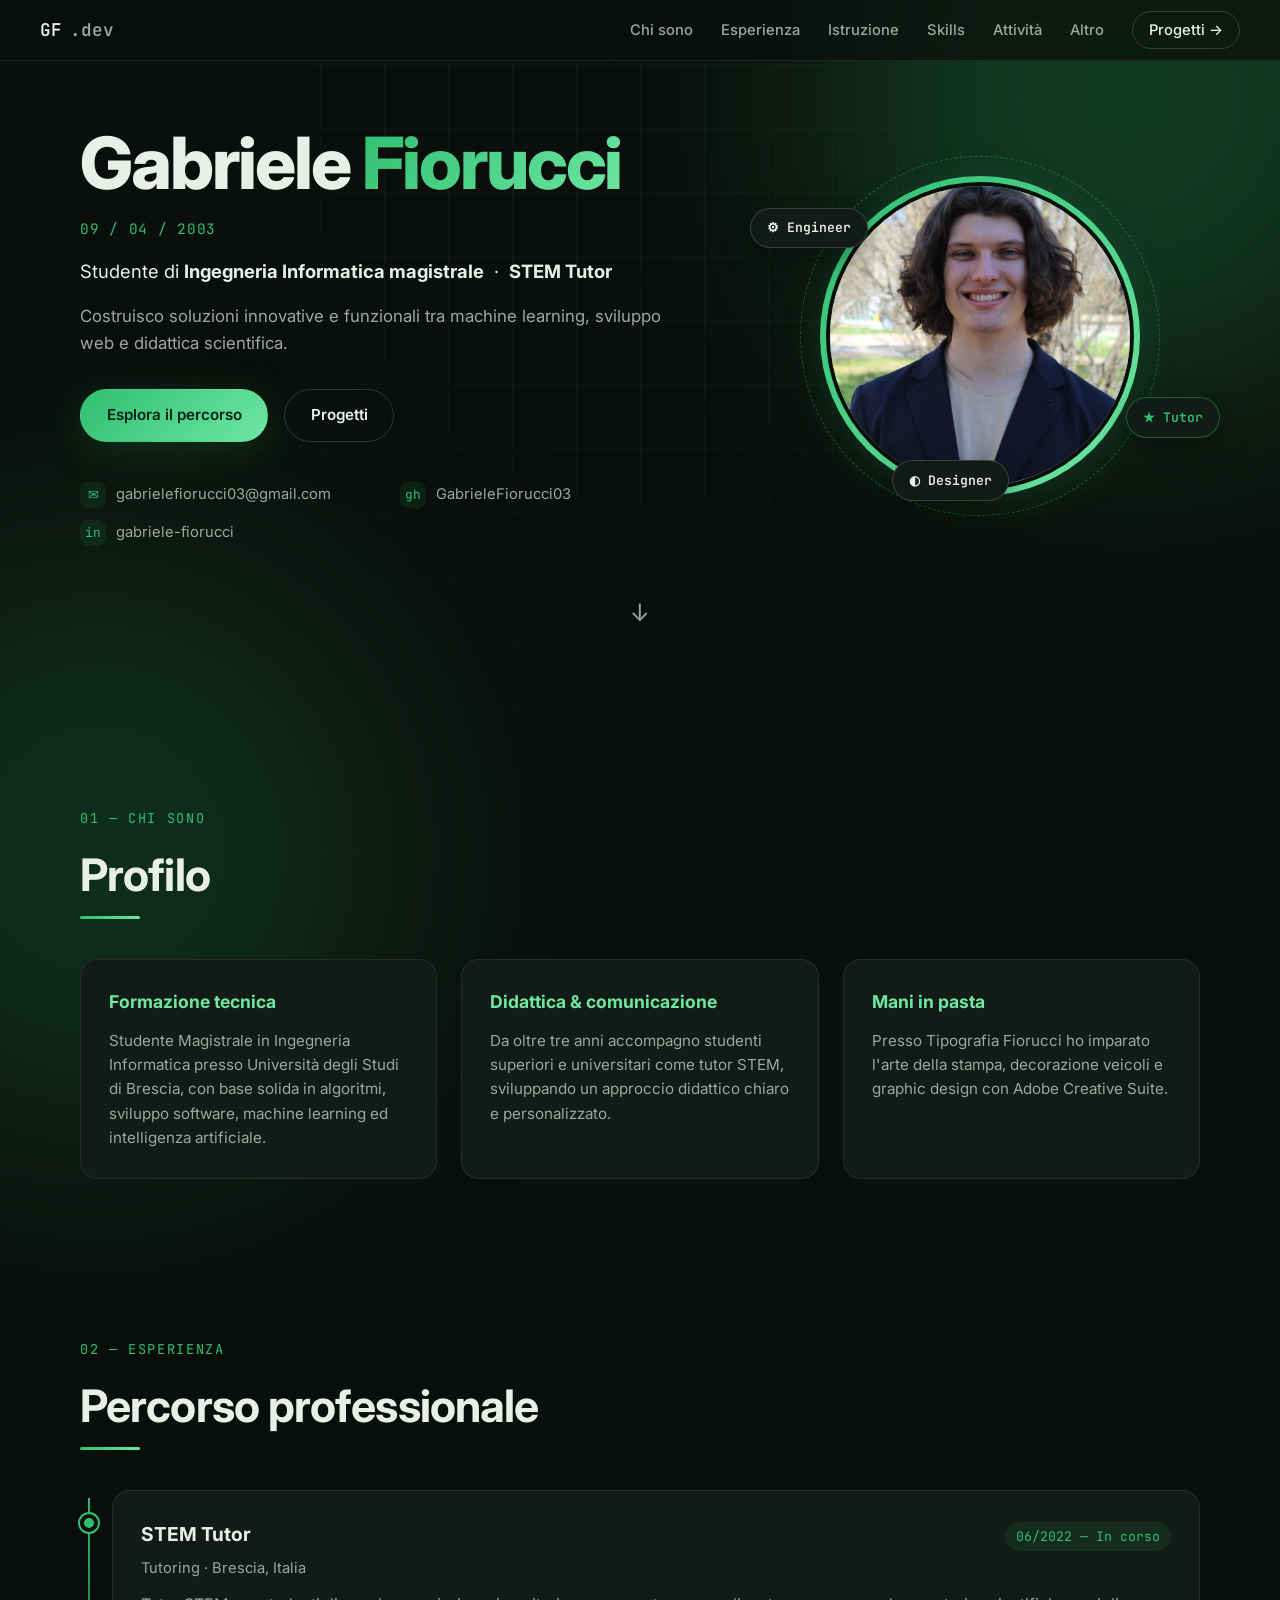
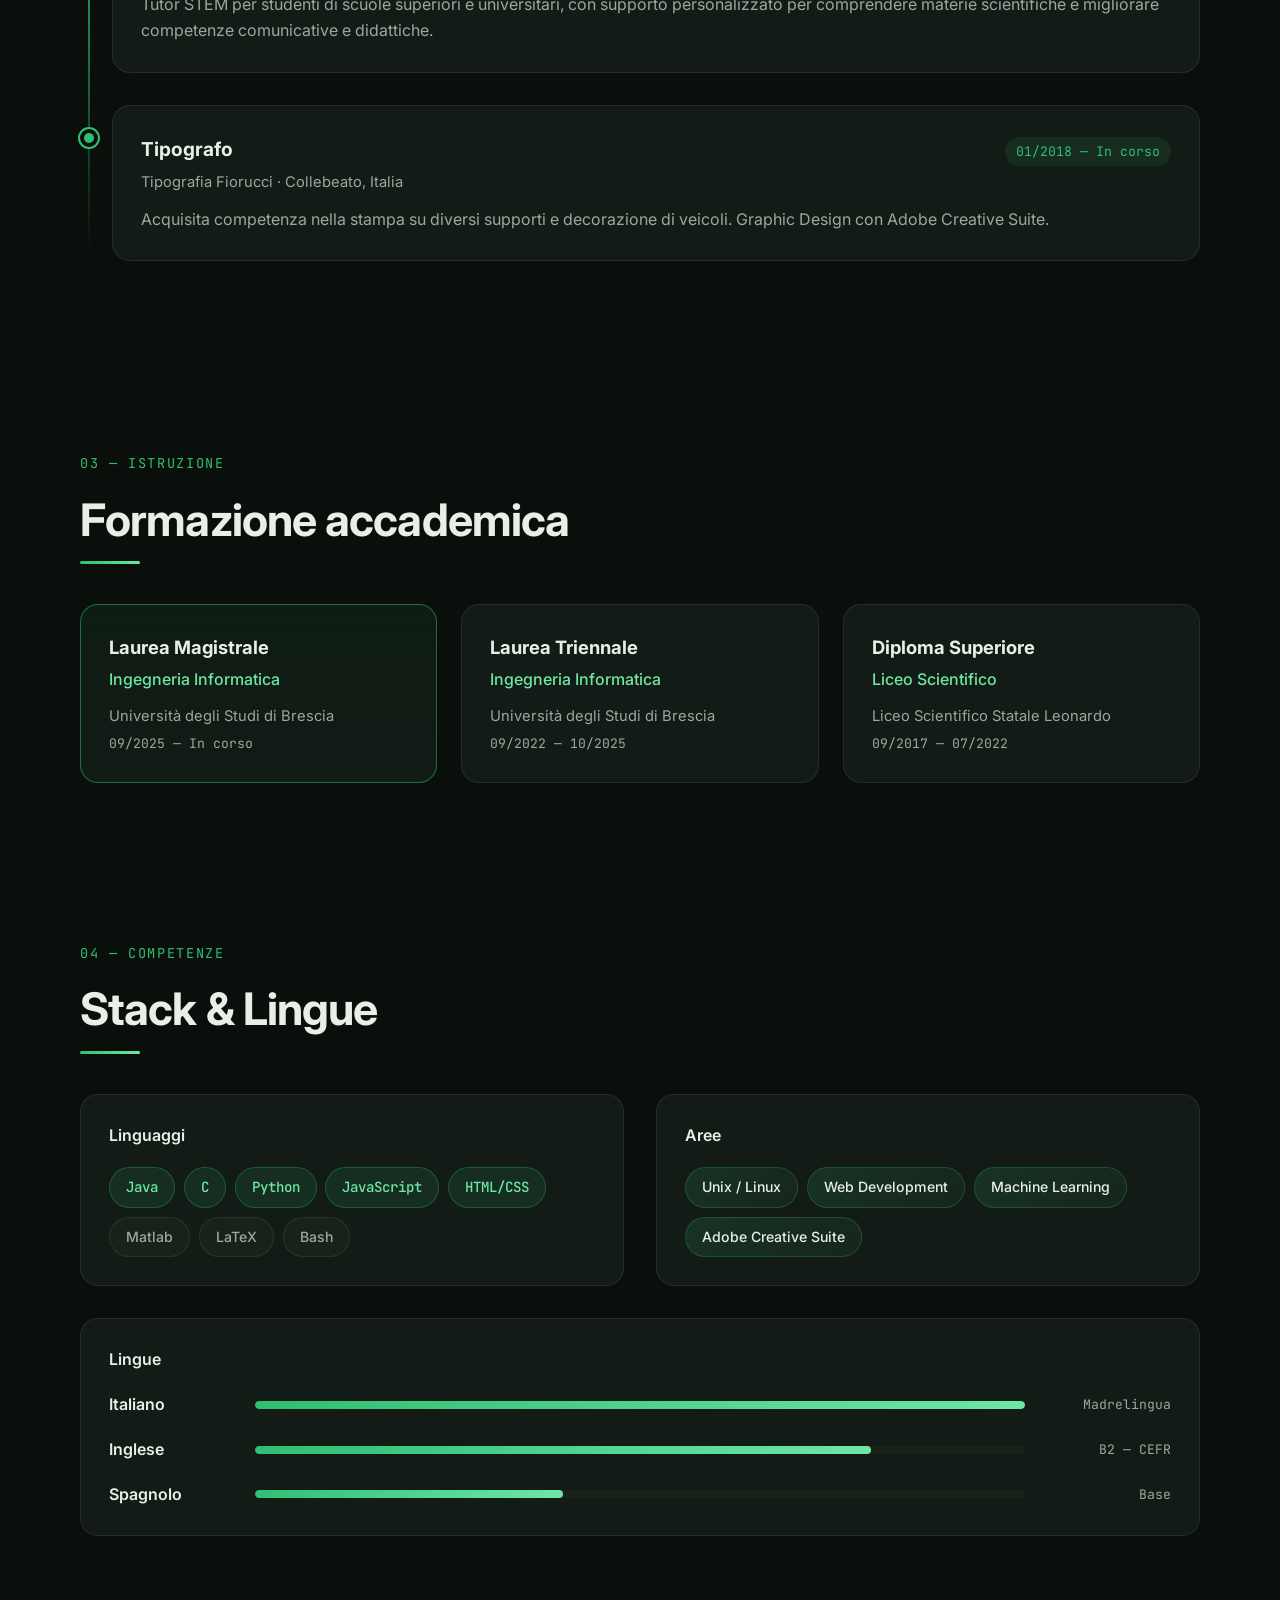
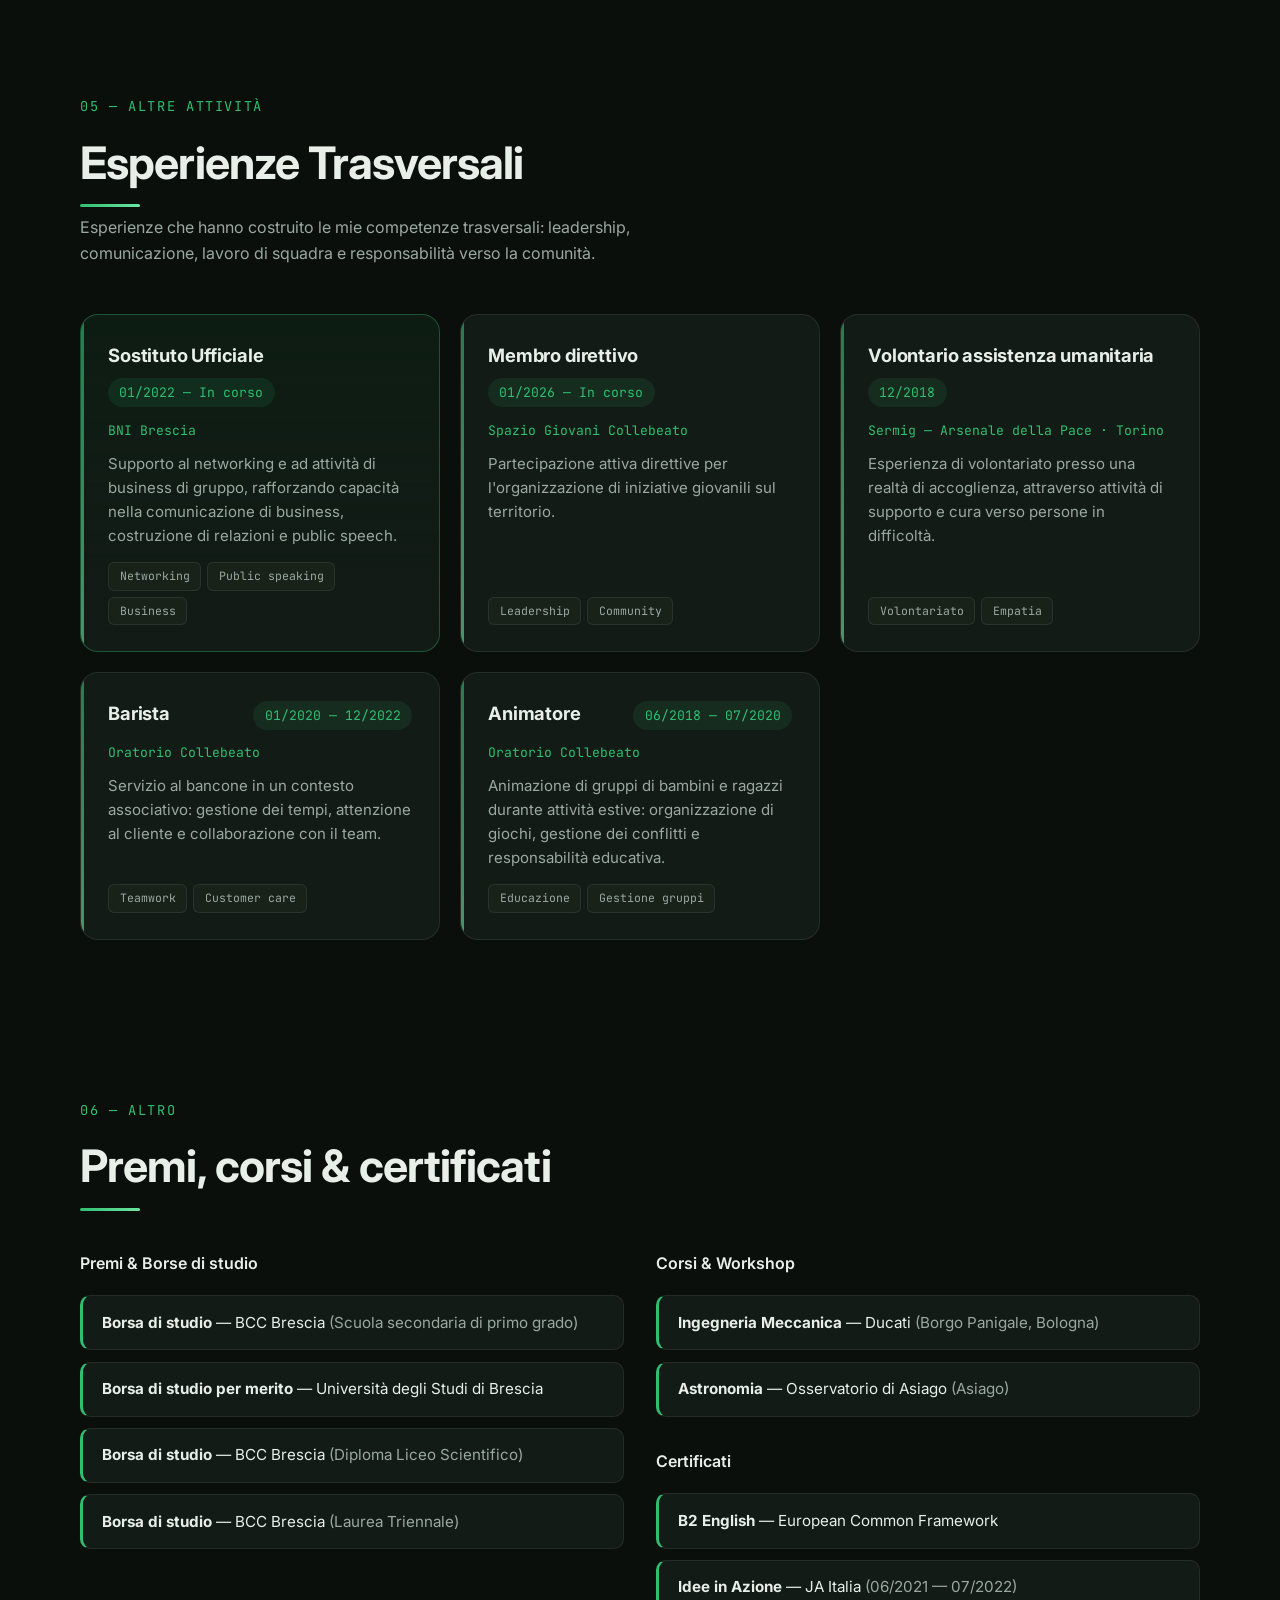
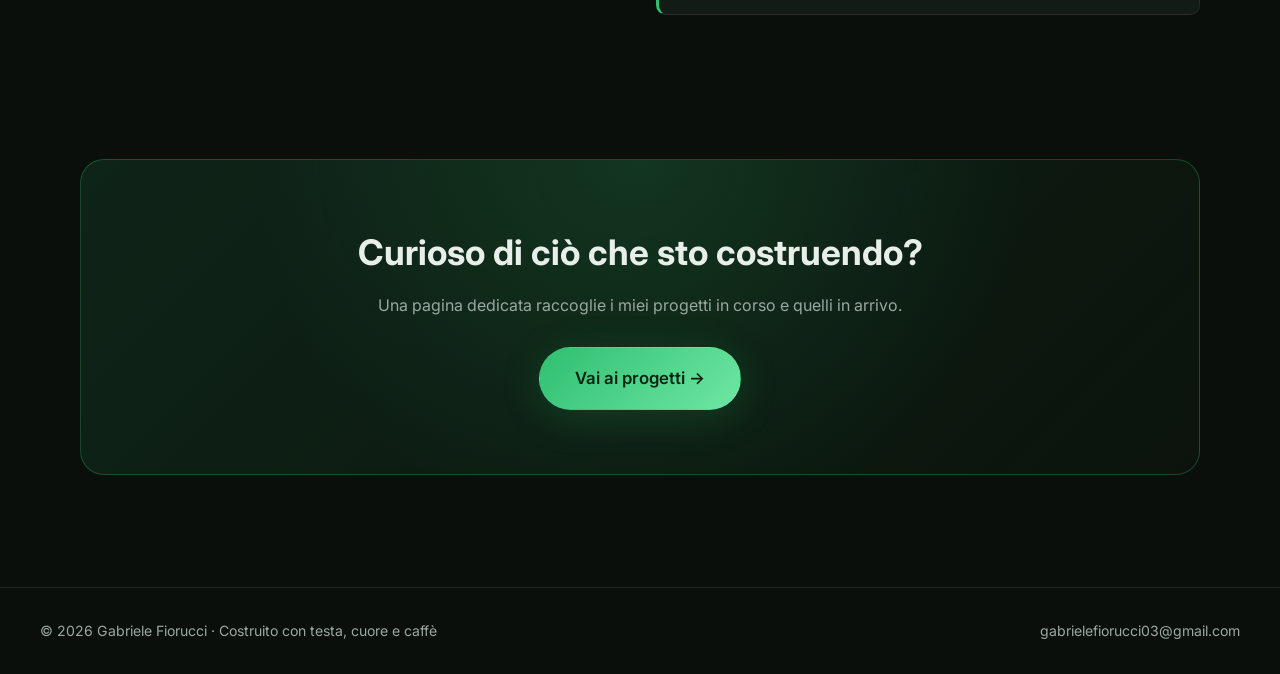
==== commit 50dcd4a4: "fix" ====
--- a/index.html
+++ b/index.html
@@ -120,7 +120,6 @@
       </div>
       <div class="edu-grid">
         <article class="edu-card highlight">
-          <div class="edu-tag">In corso</div>
           <h3>Laurea Magistrale</h3>
           <p class="edu-sub">Ingegneria Informatica</p>
           <p class="edu-org">Università degli Studi di Brescia</p>
